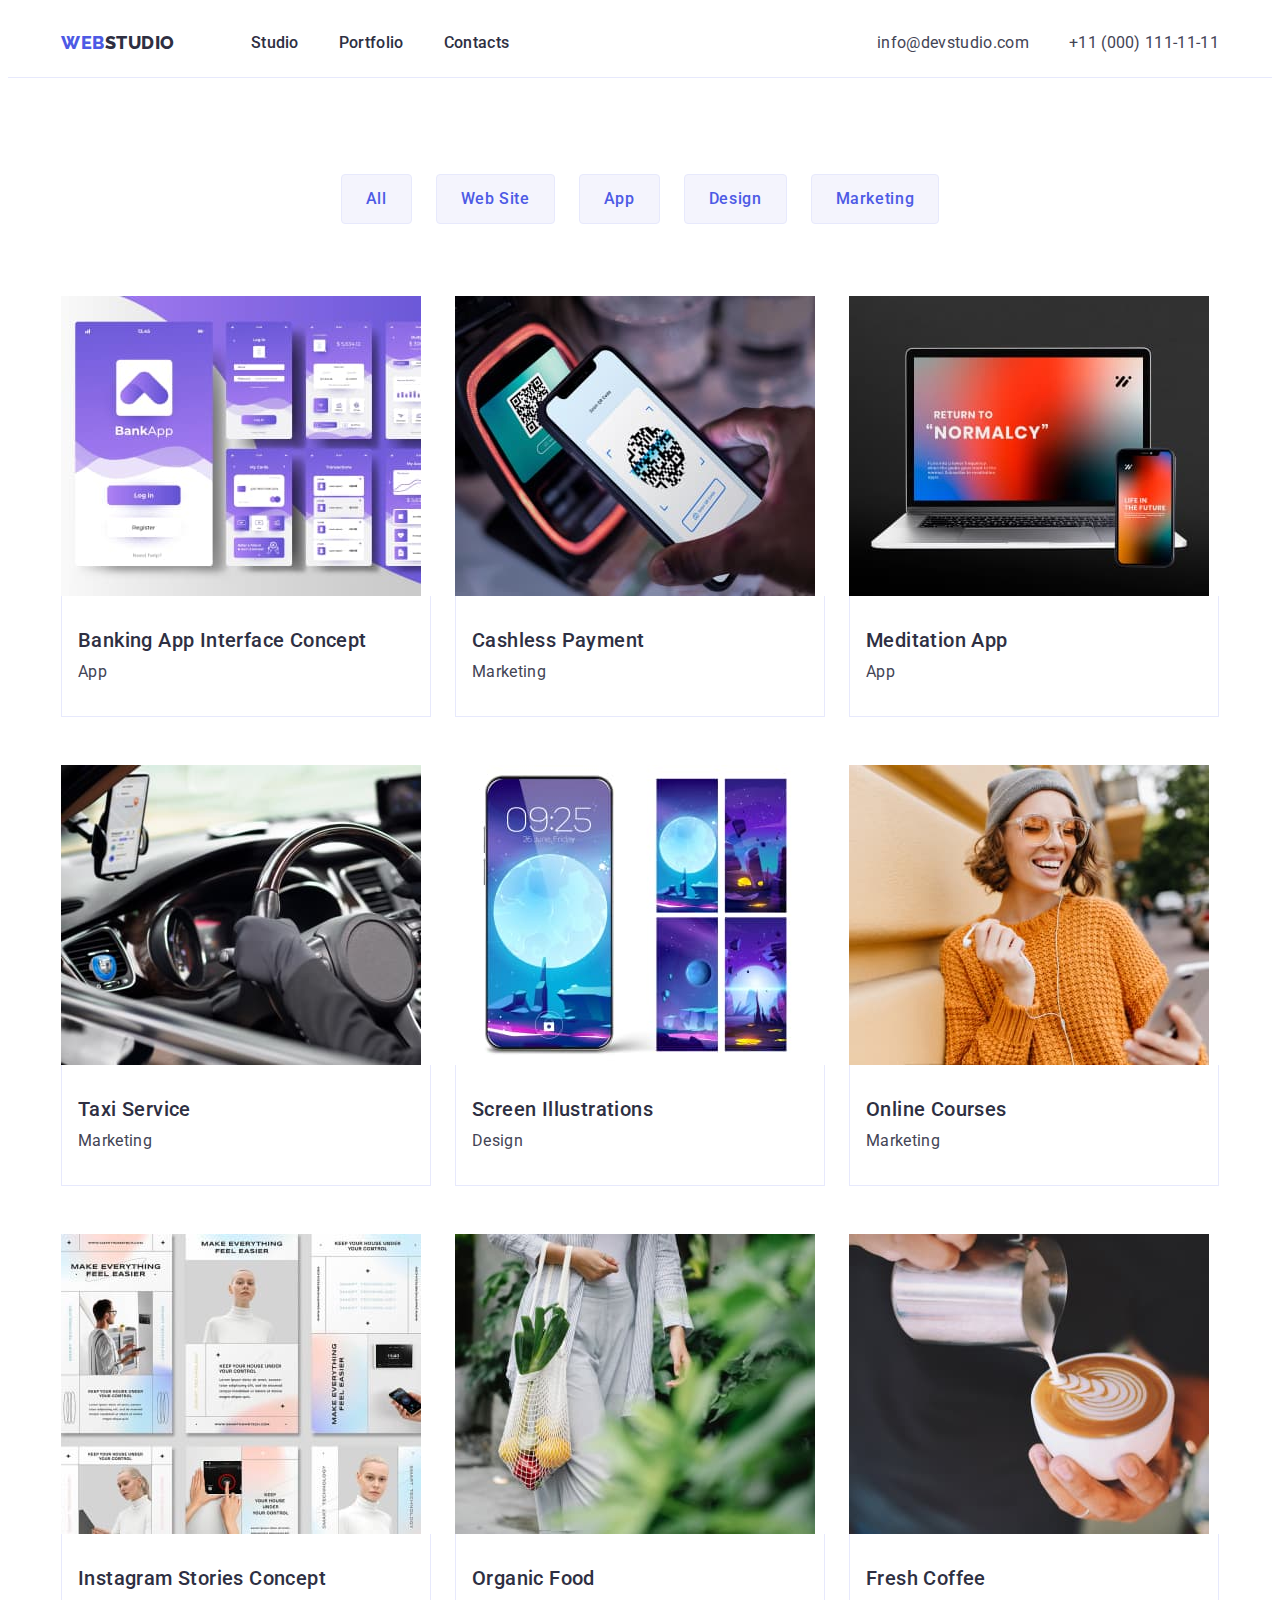
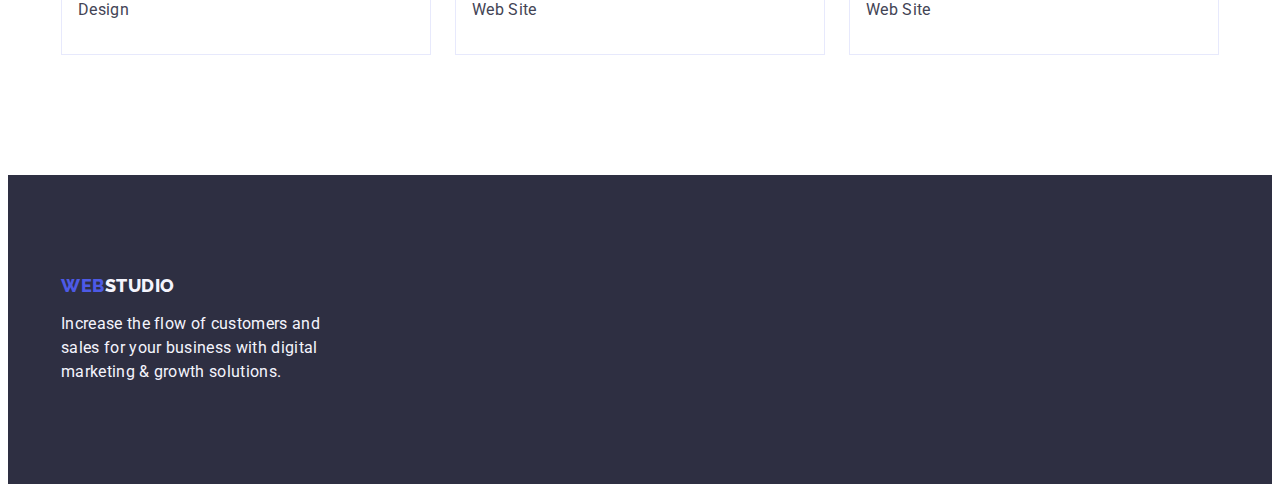
==== portfolio.html @ 70060712 "Home Work 4" ====
<!DOCTYPE html>
<html lang="en">
  <head>
    <meta charset="UTF-8" />
    <meta http-equiv="X-UA-Compatible" content="IE=edge" />
    <meta name="viewport" content="width=device-width, initial-scale=1.0" />
    <link rel="preconnect" href="https://fonts.googleapis.com" />
    <link rel="preconnect" href="https://fonts.gstatic.com" crossorigin />
    <link
      href="https://fonts.googleapis.com/css2?family=Raleway:wght@800&family=Roboto:wght@400;500;700;900&display=swap"
      rel="stylesheet"
    />
    <title>Web Studio</title>
    <link
      rel="stylesheet"
      href="https://cdnjs.cloudflare.com/ajax/libs/modern-normalize/2.0.0/modern-normalize.min.css"
      integrity="sha512-4xo8blKMVCiXpTaLzQSLSw3KFOVPWhm/TRtuPVc4WG6kUgjH6J03IBuG7JZPkcWMxJ5huwaBpOpnwYElP/m6wg=="
      crossorigin="anonymous"
      referrerpolicy="no-referrer"
    />
    <link rel="stylesheet" href="./css/style.css" />
  </head>
  <body>
    <!-- HEADER -->
    <header class="header">
      <div class="container header-container">
        <nav class="header-navigation">
          <a class="header-logo logo link" href="./index.html"
            >Web<span class="logo-color">Studio</span></a
          >
          <ul class="header-menu list">
            <li class="header-menu-item">
              <a class="header-menu-link link" href="./index.html">Studio</a>
            </li>
            <li class="header-menu-item">
              <a class="header-menu-link link" href="./portfolio.html"
                >Portfolio</a
              >
            </li>
            <li class="header-menu-item">
              <a class="header-menu-link link" href="">Contacts</a>
            </li>
          </ul>
        </nav>
        <address class="header-contacts">
          <ul class="header-contacts-list list">
            <li class="header-contacts-list-item">
              <a
                class="header-contacts-link link"
                href="mailto:info@devstudio.com"
                >info@devstudio.com</a
              >
            </li>
            <li class="contacts-list-item">
              <a class="header-contacts-link link" href="tel:+110001111111"
                >+11 (000) 111-11-11</a
              >
            </li>
          </ul>
        </address>
      </div>
    </header>

    <!-- MAIN -->
    <main>
      <!-- SECTION FILTER&RESULT -->
      <section class="filter-and-result">
        <div class="container">
          <h1 class="visually-hidden">Filter</h1>
          <ul class="filter-list list">
            <li class="filter-list-item">
              <button class="filter-button" type="button">All</button>
            </li>
            <li class="filter-list-item">
              <button class="filter-button" type="button">Web Site</button>
            </li>
            <li class="filter-list-item">
              <button class="filter-button" type="button">App</button>
            </li>
            <li class="filter-list-item">
              <button class="filter-button" type="button">Design</button>
            </li>
            <li class="filter-list-item">
              <button class="filter-button" type="button">Marketing</button>
            </li>
          </ul>

          <ul class="result-list list">
            <li class="result-list-item">
              <a class="result-list-link link" href="#"
                ><img
                  src="./images/banking-app-interface.jpg"
                  alt="Banking App Interface"
                  width="360"
                  height="300"
                />
                <div class="description-cards">
                  <h2 class="result-sub-title">
                    Banking App Interface Concept
                  </h2>
                  <p class="result-paragraph">App</p>
                </div>
              </a>
            </li>
            <li class="result-list-item">
              <a class="result-list-link link" href="#"
                ><img
                  src="./images/cashless-payment.jpg"
                  alt="Cashless Payment"
                  width="360"
                  height="300"
                />
                <div class="description-cards">
                  <h2 class="result-sub-title">Cashless Payment</h2>
                  <p class="result-paragraph">Marketing</p>
                </div>
              </a>
            </li>
            <li class="result-list-item">
              <a class="result-list-link link" href="#"
                ><img
                  src="./images/meditation-app.jpg"
                  alt="Meditation App"
                  width="360"
                  height="300"
                />
                <div class="description-cards">
                  <h2 class="result-sub-title">Meditation App</h2>
                  <p class="result-paragraph">App</p>
                </div>
              </a>
            </li>
            <li class="result-list-item">
              <a class="result-list-link link" href="#"
                ><img
                  src="./images/taxi-service.jpg"
                  alt="Taxi Service"
                  width="360"
                  height="300"
                />
                <div class="description-cards">
                  <h2 class="result-sub-title">Taxi Service</h2>
                  <p class="result-paragraph">Marketing</p>
                </div>
              </a>
            </li>
            <li class="result-list-item">
              <a class="result-list-link link" href="#"
                ><img
                  src="./images/screen-illustrations.jpg"
                  alt="Screen Illustrations"
                  width="360"
                  height="300"
                />
                <div class="description-cards">
                  <h2 class="result-sub-title">Screen Illustrations</h2>
                  <p class="result-paragraph">Design</p>
                </div>
              </a>
            </li>
            <li class="result-list-item">
              <a class="result-list-link link" href="#"
                ><img
                  src="./images/online-courses.jpg"
                  alt="Online Courses"
                  width="360"
                  height="300"
                />
                <div class="description-cards">
                  <h2 class="result-sub-title">Online Courses</h2>
                  <p class="result-paragraph">Marketing</p>
                </div>
              </a>
            </li>
            <li class="result-list-item">
              <a class="result-list-link link" href="#"
                ><img
                  src="./images/instargam-stories-concept.jpg"
                  alt="Instargam Stories Concept"
                  width="360"
                  height="300"
                />
                <div class="description-cards">
                  <h2 class="result-sub-title">Instagram Stories Concept</h2>
                  <p class="result-paragraph">Design</p>
                </div>
              </a>
            </li>
            <li class="result-list-item">
              <a class="result-list-link link" href="#">
                <img
                  src="./images/organic-food.jpg"
                  alt="Organic Food"
                  width="360"
                  height="300"
                />
                <div class="description-cards">
                  <h2 class="result-sub-title">Organic Food</h2>
                  <p class="result-paragraph">Web Site</p>
                </div>
              </a>
            </li>
            <li class="result-list-item">
              <a class="result-list-link link" href="#"
                ><img
                  src="./images/fresh-coffee.jpg"
                  alt="Fresh Coffee"
                  width="360"
                  height="300"
                />
                <div class="description-cards">
                  <h2 class="result-sub-title">Fresh Coffee</h2>
                  <p class="result-paragraph">Web Site</p>
                </div>
              </a>
            </li>
          </ul>
        </div>
      </section>
    </main>

    <!-- FOOTER -->
    <footer class="footer">
      <div class="container">
        <a class="footer-logo logo link" href="./index.html"
          >Web<span class="footer-logo-color">Studio</span></a
        >
        <p class="footer-paragraph">
          Increase the flow of customers and sales for your business with
          digital marketing & growth solutions.
        </p>
      </div>
    </footer>
  </body>
</html>
---- css/style.css ----
/* -- GLOBAL RESET -- */

p,
h1,
h2,
h3,
h4,
h5,
h6 {
  margin-top: 0;
  margin-bottom: 0;
}

a {
  text-decoration: none;
}

ul {
  list-style-type: none;
  margin-top: 0;
  margin-bottom: 0;
  padding-left: 0;
}

img {
  display: block;
  max-width: 100%;
  height: auto;
}

.visually-hidden {
  position: absolute;
  width: 1px;
  height: 1px;
  margin: -1px;
  border: 0;
  padding: 0;
  white-space: nowrap;
  clip-path: inset(100%);
  clip: rect(0 0 0 0);
  overflow: hidden;
}

/* -- GLOBAL STYLE -- */

body {
  font-family: 'Roboto', sans-serif;
  color: var(--text);
  background-color: var(--white-background);
}

.link {
  text-decoration: none;
}

.list {
  list-style-type: none;
}

.logo {
  font-family: 'Raleway', sans-serif;
  font-weight: 800;
  font-size: 18px;
  line-height: 1.17;
  letter-spacing: 0.03em;
  text-transform: uppercase;
  color: var(--primary-brand);
}

:root {
  --primary-brand: #4d5ae5;
  --text: #434455;
  --white-background: #ffffff;
  --hero-background: #2e2f42;
  --pressed-state: #404bbf;
  --light: #f4f4fd;
  --transition: 250ms cubic-bezier(0.4, 0, 0.2, 1);
}

/* -- INDEX STYLE PAGE -- */
/* -- HEADER -- */

.header {
  border-bottom: 1px solid #e7e9fc;
}

.container {
  max-width: 1158px;
  padding-left: 15px;
  padding-right: 15px;
  margin: 0 auto;
}

.header-container {
  display: flex;
  align-items: center;
}

.header-navigation {
  display: flex;
  align-items: center;
  flex-grow: 1;
}

.header-logo {
  padding: 24px 0;
  margin-right: 76px;
}

.logo-color {
  color: var(--hero-background);
}

.header-menu {
  display: flex;
}

.header-menu-item:not(:last-child),
.header-contacts-list-item:not(:last-child) {
  margin-right: 40px;
}

.header-menu-link {
  font-weight: 500;
  line-height: 1.5;
  letter-spacing: 0.02em;
  padding: 24px 0;
  color: var(--hero-background);
  transition: color var(--transition);
}

.header-menu-link:hover,
.header-menu-link:focus {
  color: var(--pressed-state);
}

.header-contacts {
  font-style: normal;
  line-height: 1.5;
  letter-spacing: 0.02em;
  color: var(--text);
}

.header-contacts-list {
  display: flex;
}

.header-contacts-link {
  padding: 24px 0;
  color: var(--text);
  transition: color var(--transition);
}

.header-contacts-link:hover,
.header-contacts-link:focus {
  color: var(--pressed-state);
}

/* -- MAIN -- */
/* -- SECTION HERO`S -- */

.heros-container {
  padding-top: 188px;
  padding-bottom: 188px;
  background-color: var(--hero-background);
  background-image: linear-gradient(
      rgba(46, 47, 66, 0.7),
      rgba(46, 47, 66, 0.7)
    ),
    url(../images/bg-hero.jpg);
  background-repeat: no-repeat;
  background-position: center;
  background-size: cover;
}

.heros-title {
  max-width: 496px;
  font-size: 56px;
  line-height: 1.07;
  letter-spacing: 0.02em;
  color: var(--white-background);
  text-align: center;
  margin-left: auto;
  margin-right: auto;
  margin-bottom: 48px;
}

.heros-button {
  min-width: 169px;
  display: block;
  margin: 0 auto;
  padding: 16px 32px;
  font-family: inherit;
  font-size: 16px;
  font-weight: 500;
  line-height: 1.5;
  letter-spacing: 0.04em;
  color: var(--white-background);
  background-color: var(--primary-brand);
  cursor: pointer;
  border: none;
  border-radius: 4px;
  transition: color var(--transition);
}

.heros-button:hover,
.heros-button:focus {
  background-color: var(--pressed-state);
  color: var(--white-background);
}

/* -- SECTION DIGNYTY -- */

.dignity {
  padding-top: 120px;
  padding-bottom: 120px;
}
.dignity-list {
  display: flex;
  gap: 24px;
}

.dignity-list-item {
  width: calc((100% - (24px * 3)) / 4);
}

.dignity-list-icon {
  width: 100%;
  background-color: var(--light);
  padding: 24px 100px;
  border-radius: 4px;
  margin-bottom: 8px;
}

.dignity-sub-title {
  font-weight: 500;
  font-size: 20px;
  line-height: 1.2;
  letter-spacing: 0.02em;
  color: var(--hero-background);
  margin-bottom: 8px;
}

.dignity-item-paragraph {
  line-height: 1.5;
  letter-spacing: 0.02em;
  color: var(--text);
}

/* -- SECTION DOING -- */

.doing {
  padding-bottom: 120px;
}

.doing-title {
  margin: 0 auto;
  margin-bottom: 72px;
  font-size: 36px;
  line-height: 1.11;
  letter-spacing: 0.02em;
  text-transform: capitalize;
  color: var(--hero-background);
  text-align: center;
}

.doing-list {
  display: flex;
  gap: 24px;
}

.doing-list-item {
  width: calc((100% - (24px * 2)) / 3);
}

/* -- SECTION TEAM -- */

.team {
  background-color: var(--light);
  padding-top: 120px;
  padding-bottom: 120px;
}

.team-title {
  font-size: 36px;
  margin-bottom: 72px;
  line-height: 1.11;
  letter-spacing: 0.02em;
  text-transform: capitalize;
  color: var(--hero-background);
  text-align: center;
}

.team-list {
  display: flex;
  gap: 24px;
}

.team-list-item {
  width: calc((100% - (24px * 3)) / 4);
  border-radius: 0px 0px 4px 4px;
}

.team-description {
  padding: 32px 16px;
}

.team-sub-title {
  font-weight: 500;
  font-size: 20px;
  line-height: 1.2;
  letter-spacing: 0.02em;
  color: var(--hero-background);
  text-align: center;
  margin-bottom: 8px;
}

.team-paragraph {
  margin-bottom: 8px;
}

.team-social-item {
  display: flex;
  align-items: center;
  justify-content: center;
  gap: 24px;
}

.team-social-link {
  display: flex;
  align-items: center;
  justify-content: center;
  width: 40px;
  height: 40px;
  background-color: var(--primary-brand);
  border-radius: 50%;
  transition: color var(--transition);
}

.team-social-link:hover,
.team-social-link:focus {
  background-color: var(--pressed-state);
}

.team-social-icon {
  fill: var(--light);
}

.team-list-item {
  background-color: var(--white-background);
}

.team-paragraph {
  line-height: 1.5;
  letter-spacing: 0.02em;
  color: var(--text);
  text-align: center;
}

/* -- SECTION CUSTOMERS -- */

.customers {
  padding-top: 120px;
  padding-bottom: 120px;
}

.customers-title {
  font-size: 36px;
  line-height: 1.11;
  letter-spacing: 0.02em;
  text-align: center;
  margin-bottom: 72px;
}

.customers-list {
  display: flex;
  gap: 24px;
}

.customers-list-item {
  display: flex;
  justify-content: center;
  border: 1px solid #8e8f99;
  border-radius: 4px;
  width: calc((100% - (5 * 24px)) / 6);
}

.customers-list-item:hover,
.customers-list-item:focus {
  border: 1px solid var(--pressed-state);
  border-radius: 4px;
}

.customers-item-link {
  padding: 16px 32px;
}
.customers-link-icon {
  fill: #8e8f99;
}

.customers-item-link:hover .customers-link-icon {
  fill: var(--pressed-state);
}

/* -- FOOTER -- */

.footer {
  background-color: var(--hero-background);
  padding: 100px 0px;
}

.foote-container {
  display: flex;
  gap: 120px;
}

.footer-logo {
  display: inline-block;
  margin-bottom: 16px;
}

.footer-logo-color {
  color: var(--light);
}

.footer-paragraph {
  max-width: 264px;
  color: var(--light);
  line-height: 1.5;
  letter-spacing: 0.02em;
}

.footer-social-paragraph {
  color: var(--white-background);
  font-weight: 500;
  line-height: 24px;
  letter-spacing: 0.02em;
  margin-bottom: 16px;
}

.footer-social-list {
  display: flex;
  gap: 16px;
}

.footer-social-link {
  display: flex;
  justify-content: center;
  align-items: center;
  width: 40px;
  height: 40px;
  background-color: var(--primary-brand);
  border-radius: 50%;
}

.footer-social-link:hover,
.footer-social-link:focus {
  background-color: #31d0aa;
}

.footer-social-icon {
  fill: var(--light);
}

/* -- PORTFOLIO STYLE PAGE -- */
/* -- MAIN -- */
/* -- SECTION FILTER&RESULT -- */

.filter-and-result {
  padding-top: 96px;
  padding-bottom: 120px;
}

.filter-list {
  display: flex;
  justify-content: center;
  gap: 24px;
  margin-bottom: 72px;
}

.filter-button {
  padding: 12px 24px;
  border: 1px solid #e7e9fc;
  border-radius: 4px;
}

.result-list {
  display: flex;
  flex-wrap: wrap;
  gap: 48px 24px;
}

.result-list-item {
  width: calc((100% - (24px * 2)) / 3);
}

.description-cards {
  padding: 32px 16px;
  border: 1px solid #e7e9fc;
  border-top: none;
}

.result-sub-title {
  margin-bottom: 8px;
}

.filter-button {
  font-family: inherit;
  font-size: 16px;
  font-weight: 500;
  line-height: 1.5;
  letter-spacing: 0.04em;
  color: var(--primary-brand);
  background-color: var(--light);
  cursor: pointer;
  transition: color var(--transition);
}

.filter-button:hover,
.filter-button:focus {
  border: 1px solid transparent;
  color: var(--white-background);
  background-color: var(--pressed-state);
}

.result-sub-title {
  font-weight: 500;
  font-size: 20px;
  line-height: 1.2;
  letter-spacing: 0.02em;
  color: var(--hero-background);
}

.result-paragraph {
  line-height: 1.5;
  letter-spacing: 0.02em;
  color: var(--text);
}
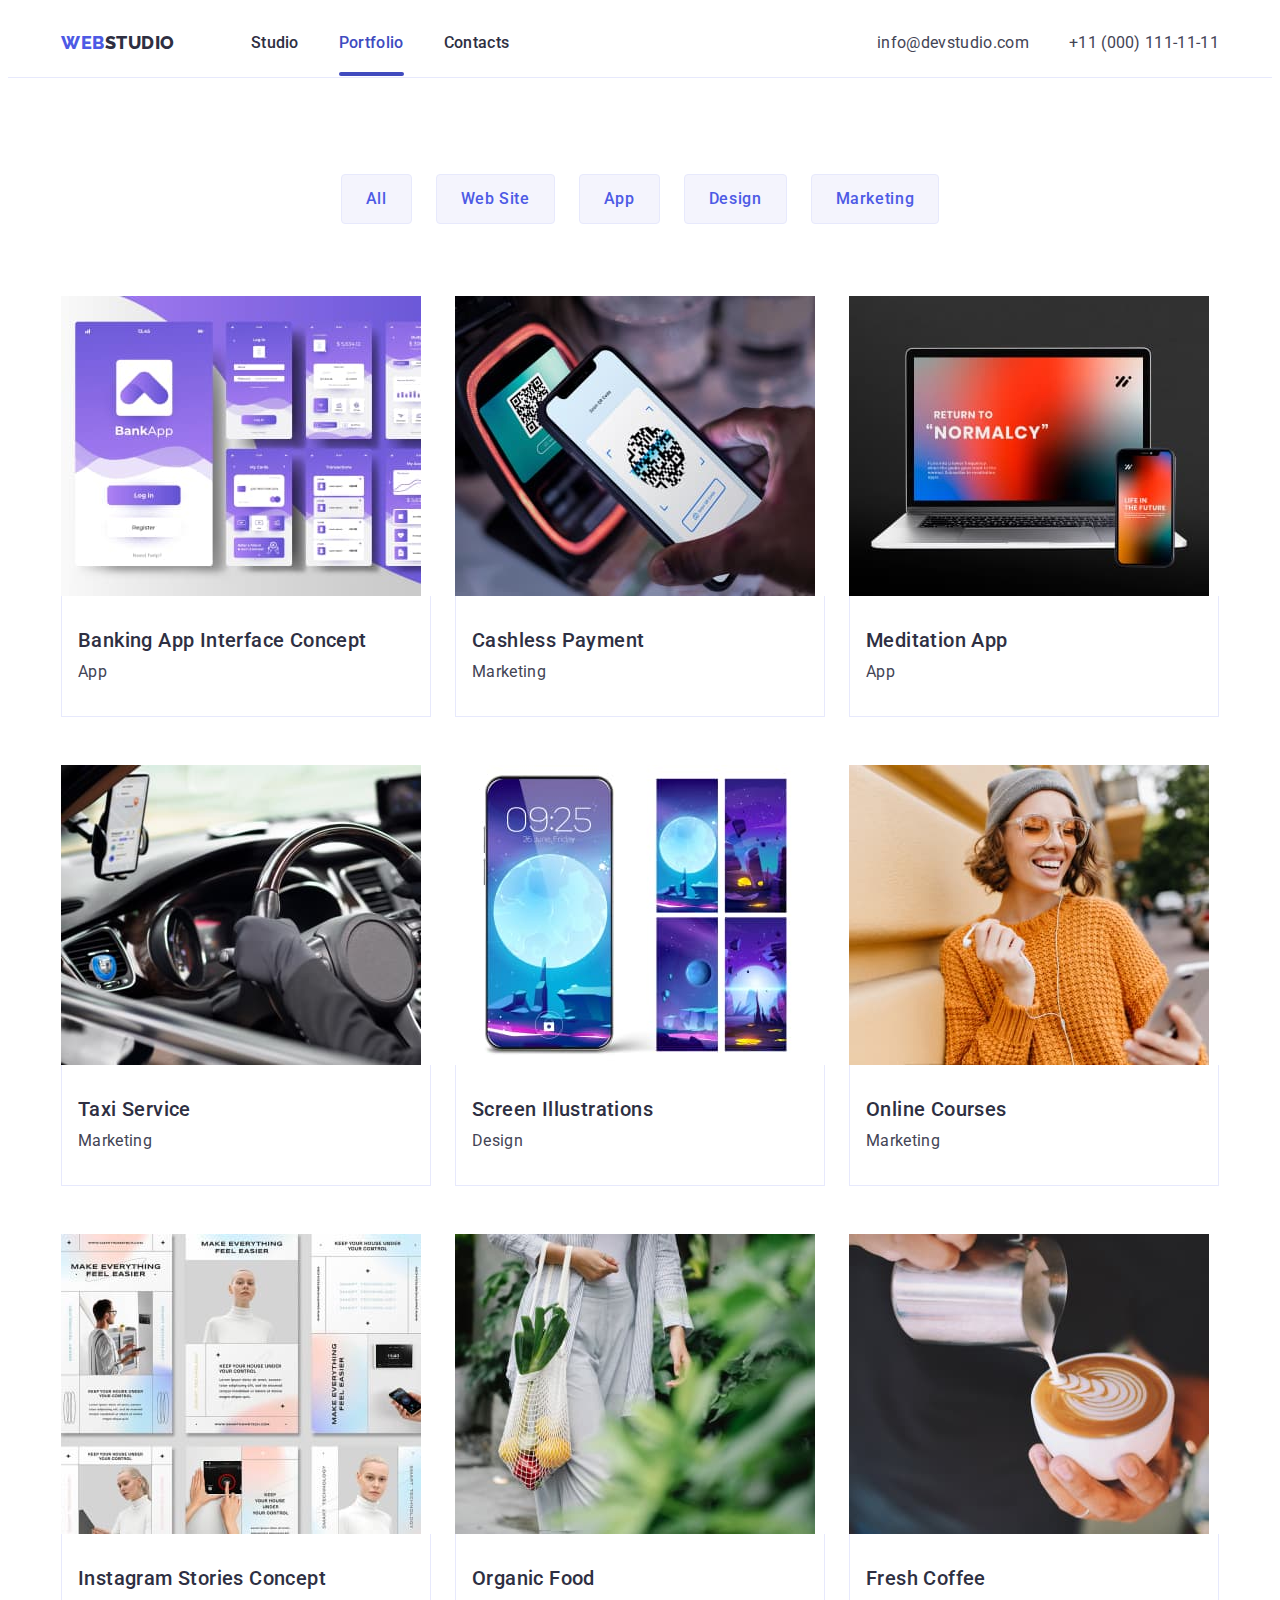
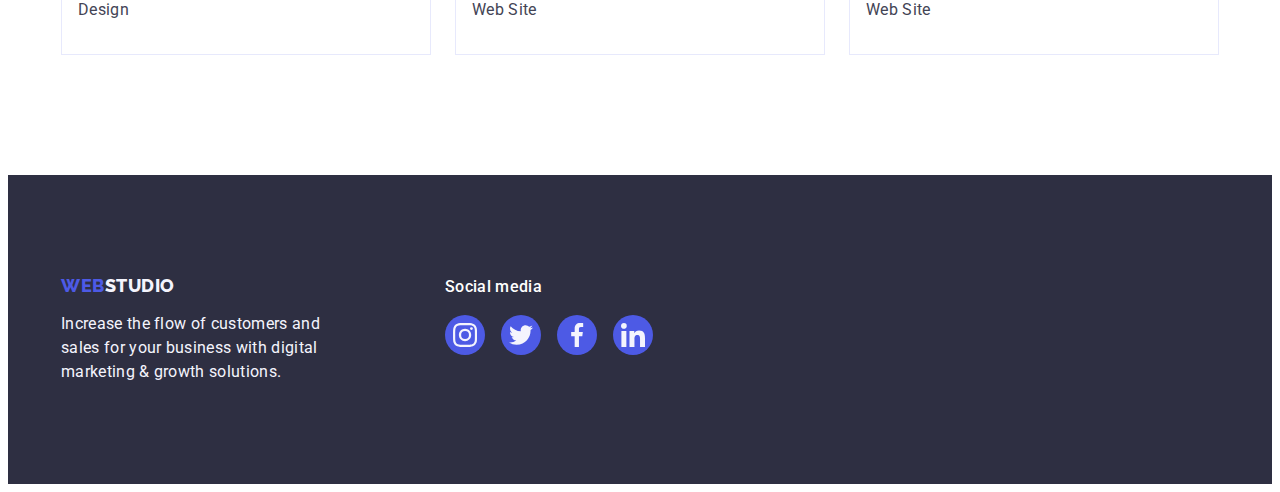
==== commit 6abce772: "Home Work 4" ====
--- a/portfolio.html
+++ b/portfolio.html
@@ -1,235 +1,287 @@
 <!DOCTYPE html>
 <html lang="en">
-  <head>
-    <meta charset="UTF-8" />
-    <meta http-equiv="X-UA-Compatible" content="IE=edge" />
-    <meta name="viewport" content="width=device-width, initial-scale=1.0" />
-    <link rel="preconnect" href="https://fonts.googleapis.com" />
-    <link rel="preconnect" href="https://fonts.gstatic.com" crossorigin />
-    <link
-      href="https://fonts.googleapis.com/css2?family=Raleway:wght@800&family=Roboto:wght@400;500;700;900&display=swap"
-      rel="stylesheet"
-    />
-    <title>Web Studio</title>
-    <link
-      rel="stylesheet"
-      href="https://cdnjs.cloudflare.com/ajax/libs/modern-normalize/2.0.0/modern-normalize.min.css"
-      integrity="sha512-4xo8blKMVCiXpTaLzQSLSw3KFOVPWhm/TRtuPVc4WG6kUgjH6J03IBuG7JZPkcWMxJ5huwaBpOpnwYElP/m6wg=="
-      crossorigin="anonymous"
-      referrerpolicy="no-referrer"
-    />
-    <link rel="stylesheet" href="./css/style.css" />
-  </head>
-  <body>
-    <!-- HEADER -->
-    <header class="header">
-      <div class="container header-container">
-        <nav class="header-navigation">
-          <a class="header-logo logo link" href="./index.html"
-            >Web<span class="logo-color">Studio</span></a
-          >
-          <ul class="header-menu list">
-            <li class="header-menu-item">
-              <a class="header-menu-link link" href="./index.html">Studio</a>
-            </li>
-            <li class="header-menu-item">
-              <a class="header-menu-link link" href="./portfolio.html"
-                >Portfolio</a
-              >
-            </li>
-            <li class="header-menu-item">
-              <a class="header-menu-link link" href="">Contacts</a>
-            </li>
-          </ul>
-        </nav>
-        <address class="header-contacts">
-          <ul class="header-contacts-list list">
-            <li class="header-contacts-list-item">
-              <a
-                class="header-contacts-link link"
-                href="mailto:info@devstudio.com"
-                >info@devstudio.com</a
-              >
-            </li>
-            <li class="contacts-list-item">
-              <a class="header-contacts-link link" href="tel:+110001111111"
-                >+11 (000) 111-11-11</a
-              >
-            </li>
-          </ul>
-        </address>
-      </div>
-    </header>
+	<head>
+		<meta charset="UTF-8" />
+		<meta http-equiv="X-UA-Compatible" content="IE=edge" />
+		<meta name="viewport" content="width=device-width, initial-scale=1.0" />
+		<link rel="preconnect" href="https://fonts.googleapis.com" />
+		<link rel="preconnect" href="https://fonts.gstatic.com" crossorigin />
+		<link
+			href="https://fonts.googleapis.com/css2?family=Raleway:wght@800&family=Roboto:wght@400;500;700;900&display=swap"
+			rel="stylesheet"
+		/>
+		<title>Web Studio</title>
+		<link
+			rel="stylesheet"
+			href="https://cdnjs.cloudflare.com/ajax/libs/modern-normalize/2.0.0/modern-normalize.min.css"
+			integrity="sha512-4xo8blKMVCiXpTaLzQSLSw3KFOVPWhm/TRtuPVc4WG6kUgjH6J03IBuG7JZPkcWMxJ5huwaBpOpnwYElP/m6wg=="
+			crossorigin="anonymous"
+			referrerpolicy="no-referrer"
+		/>
+		<link rel="stylesheet" href="./css/style.css" />
+	</head>
+	<body>
+		<!-- HEADER -->
+		<header class="header">
+			<div class="container header-container">
+				<nav class="header-navigation">
+					<a class="header-logo logo link" href="./index.html">Web<span class="logo-color">Studio</span></a>
+					<ul class="header-menu list">
+						<li class="header-menu-item">
+							<a class="header-menu-link link" href="./index.html">Studio</a>
+						</li>
+						<li class="header-menu-item">
+							<a class="header-menu-link link current-line" href="./portfolio.html">Portfolio</a>
+						</li>
+						<li class="header-menu-item">
+							<a class="header-menu-link link" href="">Contacts</a>
+						</li>
+					</ul>
+				</nav>
+				<address class="header-contacts">
+					<ul class="header-contacts-list list">
+						<li class="header-contacts-list-item">
+							<a class="header-contacts-link link" href="mailto:info@devstudio.com">info@devstudio.com</a>
+						</li>
+						<li class="contacts-list-item">
+							<a class="header-contacts-link link" href="tel:+110001111111">+11 (000) 111-11-11</a>
+						</li>
+					</ul>
+				</address>
+			</div>
+		</header>
 
-    <!-- MAIN -->
-    <main>
-      <!-- SECTION FILTER&RESULT -->
-      <section class="filter-and-result">
-        <div class="container">
-          <h1 class="visually-hidden">Filter</h1>
-          <ul class="filter-list list">
-            <li class="filter-list-item">
-              <button class="filter-button" type="button">All</button>
-            </li>
-            <li class="filter-list-item">
-              <button class="filter-button" type="button">Web Site</button>
-            </li>
-            <li class="filter-list-item">
-              <button class="filter-button" type="button">App</button>
-            </li>
-            <li class="filter-list-item">
-              <button class="filter-button" type="button">Design</button>
-            </li>
-            <li class="filter-list-item">
-              <button class="filter-button" type="button">Marketing</button>
-            </li>
-          </ul>
+		<!-- MAIN -->
+		<main>
+			<!-- SECTION FILTER&RESULT -->
+			<section class="filter-and-result">
+				<div class="container">
+					<h1 class="visually-hidden">Filter</h1>
+					<ul class="filter-list list">
+						<li class="filter-list-item">
+							<button class="filter-button" type="button">All</button>
+						</li>
+						<li class="filter-list-item">
+							<button class="filter-button" type="button">Web Site</button>
+						</li>
+						<li class="filter-list-item">
+							<button class="filter-button" type="button">App</button>
+						</li>
+						<li class="filter-list-item">
+							<button class="filter-button" type="button">Design</button>
+						</li>
+						<li class="filter-list-item">
+							<button class="filter-button" type="button">Marketing</button>
+						</li>
+					</ul>
 
-          <ul class="result-list list">
-            <li class="result-list-item">
-              <a class="result-list-link link" href="#"
-                ><img
-                  src="./images/banking-app-interface.jpg"
-                  alt="Banking App Interface"
-                  width="360"
-                  height="300"
-                />
-                <div class="description-cards">
-                  <h2 class="result-sub-title">
-                    Banking App Interface Concept
-                  </h2>
-                  <p class="result-paragraph">App</p>
-                </div>
-              </a>
-            </li>
-            <li class="result-list-item">
-              <a class="result-list-link link" href="#"
-                ><img
-                  src="./images/cashless-payment.jpg"
-                  alt="Cashless Payment"
-                  width="360"
-                  height="300"
-                />
-                <div class="description-cards">
-                  <h2 class="result-sub-title">Cashless Payment</h2>
-                  <p class="result-paragraph">Marketing</p>
-                </div>
-              </a>
-            </li>
-            <li class="result-list-item">
-              <a class="result-list-link link" href="#"
-                ><img
-                  src="./images/meditation-app.jpg"
-                  alt="Meditation App"
-                  width="360"
-                  height="300"
-                />
-                <div class="description-cards">
-                  <h2 class="result-sub-title">Meditation App</h2>
-                  <p class="result-paragraph">App</p>
-                </div>
-              </a>
-            </li>
-            <li class="result-list-item">
-              <a class="result-list-link link" href="#"
-                ><img
-                  src="./images/taxi-service.jpg"
-                  alt="Taxi Service"
-                  width="360"
-                  height="300"
-                />
-                <div class="description-cards">
-                  <h2 class="result-sub-title">Taxi Service</h2>
-                  <p class="result-paragraph">Marketing</p>
-                </div>
-              </a>
-            </li>
-            <li class="result-list-item">
-              <a class="result-list-link link" href="#"
-                ><img
-                  src="./images/screen-illustrations.jpg"
-                  alt="Screen Illustrations"
-                  width="360"
-                  height="300"
-                />
-                <div class="description-cards">
-                  <h2 class="result-sub-title">Screen Illustrations</h2>
-                  <p class="result-paragraph">Design</p>
-                </div>
-              </a>
-            </li>
-            <li class="result-list-item">
-              <a class="result-list-link link" href="#"
-                ><img
-                  src="./images/online-courses.jpg"
-                  alt="Online Courses"
-                  width="360"
-                  height="300"
-                />
-                <div class="description-cards">
-                  <h2 class="result-sub-title">Online Courses</h2>
-                  <p class="result-paragraph">Marketing</p>
-                </div>
-              </a>
-            </li>
-            <li class="result-list-item">
-              <a class="result-list-link link" href="#"
-                ><img
-                  src="./images/instargam-stories-concept.jpg"
-                  alt="Instargam Stories Concept"
-                  width="360"
-                  height="300"
-                />
-                <div class="description-cards">
-                  <h2 class="result-sub-title">Instagram Stories Concept</h2>
-                  <p class="result-paragraph">Design</p>
-                </div>
-              </a>
-            </li>
-            <li class="result-list-item">
-              <a class="result-list-link link" href="#">
-                <img
-                  src="./images/organic-food.jpg"
-                  alt="Organic Food"
-                  width="360"
-                  height="300"
-                />
-                <div class="description-cards">
-                  <h2 class="result-sub-title">Organic Food</h2>
-                  <p class="result-paragraph">Web Site</p>
-                </div>
-              </a>
-            </li>
-            <li class="result-list-item">
-              <a class="result-list-link link" href="#"
-                ><img
-                  src="./images/fresh-coffee.jpg"
-                  alt="Fresh Coffee"
-                  width="360"
-                  height="300"
-                />
-                <div class="description-cards">
-                  <h2 class="result-sub-title">Fresh Coffee</h2>
-                  <p class="result-paragraph">Web Site</p>
-                </div>
-              </a>
-            </li>
-          </ul>
-        </div>
-      </section>
-    </main>
+					<ul class="result-list list">
+						<li class="result-list-item">
+							<a class="result-list-link link" href="#">
+								<div class="result-list-cover-box">
+									<img src="./images/banking-app-interface.jpg" alt="Banking App Interface" width="360" height="300" />
+									<div class="result-list-cover">
+										<p class="result-list-cover-text"
+											>14 Stylish and User-Friendly App Design Concepts · Task Manager App · Calorie Tracker App ·
+											Exotic Fruit Ecommerce App · Cloud Storage App</p
+										>
+									</div>
+								</div>
+								<div class="description-cards">
+									<h2 class="result-sub-title"> Banking App Interface Concept </h2>
+									<p class="result-paragraph">App</p>
+								</div>
+							</a>
+						</li>
+						<li class="result-list-item">
+							<a class="result-list-link link" href="#"
+								><div class="result-list-cover-box">
+									<img src="./images/cashless-payment.jpg" alt="Cashless Payment" width="360" height="300" />
+									<div class="result-list-cover">
+										<p class="result-list-cover-text"
+											>14 Stylish and User-Friendly App Design Concepts · Task Manager App · Calorie Tracker App ·
+											Exotic Fruit Ecommerce App · Cloud Storage App</p
+										>
+									</div>
+								</div>
+								<div class="description-cards">
+									<h2 class="result-sub-title">Cashless Payment</h2>
+									<p class="result-paragraph">Marketing</p>
+								</div>
+							</a>
+						</li>
+						<li class="result-list-item">
+							<a class="result-list-link link" href="#"
+								><div class="result-list-cover-box">
+									<img src="./images/meditation-app.jpg" alt="Meditation App" width="360" height="300" />
+									<div class="result-list-cover">
+										<p class="result-list-cover-text"
+											>14 Stylish and User-Friendly App Design Concepts · Task Manager App · Calorie Tracker App ·
+											Exotic Fruit Ecommerce App · Cloud Storage App</p
+										>
+									</div>
+								</div>
+								<div class="description-cards">
+									<h2 class="result-sub-title">Meditation App</h2>
+									<p class="result-paragraph">App</p>
+								</div>
+							</a>
+						</li>
+						<li class="result-list-item">
+							<a class="result-list-link link" href="#"
+								><div class="result-list-cover-box">
+									<img src="./images/taxi-service.jpg" alt="Taxi Service" width="360" height="300" />
+									<div class="result-list-cover">
+										<p class="result-list-cover-text"
+											>14 Stylish and User-Friendly App Design Concepts · Task Manager App · Calorie Tracker App ·
+											Exotic Fruit Ecommerce App · Cloud Storage App</p
+										>
+									</div>
+								</div>
+								<div class="description-cards">
+									<h2 class="result-sub-title">Taxi Service</h2>
+									<p class="result-paragraph">Marketing</p>
+								</div>
+							</a>
+						</li>
+						<li class="result-list-item">
+							<a class="result-list-link link" href="#"
+								><div class="result-list-cover-box">
+									<img src="./images/screen-illustrations.jpg" alt="Screen Illustrations" width="360" height="300" />
+									<div class="result-list-cover">
+										<p class="result-list-cover-text"
+											>14 Stylish and User-Friendly App Design Concepts · Task Manager App · Calorie Tracker App ·
+											Exotic Fruit Ecommerce App · Cloud Storage App</p
+										>
+									</div>
+								</div>
+								<div class="description-cards">
+									<h2 class="result-sub-title">Screen Illustrations</h2>
+									<p class="result-paragraph">Design</p>
+								</div>
+							</a>
+						</li>
+						<li class="result-list-item">
+							<a class="result-list-link link" href="#"
+								><div class="result-list-cover-box">
+									<img src="./images/online-courses.jpg" alt="Online Courses" width="360" height="300" />
+									<div class="result-list-cover">
+										<p class="result-list-cover-text"
+											>14 Stylish and User-Friendly App Design Concepts · Task Manager App · Calorie Tracker App ·
+											Exotic Fruit Ecommerce App · Cloud Storage App</p
+										>
+									</div>
+								</div>
+								<div class="description-cards">
+									<h2 class="result-sub-title">Online Courses</h2>
+									<p class="result-paragraph">Marketing</p>
+								</div>
+							</a>
+						</li>
+						<li class="result-list-item">
+							<a class="result-list-link link" href="#"
+								><div class="result-list-cover-box">
+									<img
+										src="./images/instargam-stories-concept.jpg"
+										alt="Instargam Stories Concept"
+										width="360"
+										height="300"
+									/>
+									<div class="result-list-cover">
+										<p class="result-list-cover-text"
+											>14 Stylish and User-Friendly App Design Concepts · Task Manager App · Calorie Tracker App ·
+											Exotic Fruit Ecommerce App · Cloud Storage App</p
+										>
+									</div>
+								</div>
+								<div class="description-cards">
+									<h2 class="result-sub-title">Instagram Stories Concept</h2>
+									<p class="result-paragraph">Design</p>
+								</div>
+							</a>
+						</li>
+						<li class="result-list-item">
+							<a class="result-list-link link" href="#">
+								<div class="result-list-cover-box">
+									<img src="./images/organic-food.jpg" alt="Organic Food" width="360" height="300" />
+									<div class="result-list-cover">
+										<p class="result-list-cover-text"
+											>14 Stylish and User-Friendly App Design Concepts · Task Manager App · Calorie Tracker App ·
+											Exotic Fruit Ecommerce App · Cloud Storage App</p
+										>
+									</div>
+								</div>
+								<div class="description-cards">
+									<h2 class="result-sub-title">Organic Food</h2>
+									<p class="result-paragraph">Web Site</p>
+								</div>
+							</a>
+						</li>
+						<li class="result-list-item">
+							<a class="result-list-link link" href="#"
+								><div class="result-list-cover-box">
+									<img src="./images/fresh-coffee.jpg" alt="Fresh Coffee" width="360" height="300" />
+									<div class="result-list-cover">
+										<p class="result-list-cover-text"
+											>14 Stylish and User-Friendly App Design Concepts · Task Manager App · Calorie Tracker App ·
+											Exotic Fruit Ecommerce App · Cloud Storage App</p
+										>
+									</div>
+								</div>
+								<div class="description-cards">
+									<h2 class="result-sub-title">Fresh Coffee</h2>
+									<p class="result-paragraph">Web Site</p>
+								</div>
+							</a>
+						</li>
+					</ul>
+				</div>
+			</section>
+		</main>
 
-    <!-- FOOTER -->
-    <footer class="footer">
-      <div class="container">
-        <a class="footer-logo logo link" href="./index.html"
-          >Web<span class="footer-logo-color">Studio</span></a
-        >
-        <p class="footer-paragraph">
-          Increase the flow of customers and sales for your business with
-          digital marketing & growth solutions.
-        </p>
-      </div>
-    </footer>
-  </body>
+		<!-- FOOTER -->
+		<footer class="footer">
+			<div class="container foote-container">
+				<div class="footer-content">
+					<a class="footer-logo logo link" href="./index.html">Web<span class="footer-logo-color">Studio</span></a>
+					<p class="footer-paragraph">
+						Increase the flow of customers and sales for your business with digital marketing & growth solutions.
+					</p>
+				</div>
+				<div class="footer-social">
+					<p class="footer-social-paragraph">Social media</p>
+					<ul class="footer-social-list">
+						<li class="footer-social-item">
+							<a class="footer-social-link" href="">
+								<svg class="footer-social-icon" width="24" height="24">
+									<use href="./images/icons.svg#icon-instagram"></use>
+								</svg>
+							</a>
+						</li>
+						<li class="footer-social-item">
+							<a class="footer-social-link" href="">
+								<svg class="footer-social-icon" width="24" height="24">
+									<use href="./images/icons.svg#icon-twitter"></use>
+								</svg>
+							</a>
+						</li>
+						<li class="footer-social-item">
+							<a class="footer-social-link" href="">
+								<svg class="footer-social-icon" width="24" height="24">
+									<use href="./images/icons.svg#icon-facebook"></use>
+								</svg>
+							</a>
+						</li>
+						<li class="footer-social-item">
+							<a class="footer-social-link" href="">
+								<svg class="footer-social-icon" width="24" height="24">
+									<use href="./images/icons.svg#icon-linkedin"></use>
+								</svg>
+							</a>
+						</li>
+					</ul>
+				</div>
+			</div>
+		</footer>
+	</body>
 </html>
--- a/css/style.css
+++ b/css/style.css
@@ -7,459 +7,503 @@
 h4,
 h5,
 h6 {
-  margin-top: 0;
-  margin-bottom: 0;
+	margin-top: 0;
+	margin-bottom: 0;
 }
 
 a {
-  text-decoration: none;
+	text-decoration: none;
 }
 
 ul {
-  list-style-type: none;
-  margin-top: 0;
-  margin-bottom: 0;
-  padding-left: 0;
+	list-style-type: none;
+	margin-top: 0;
+	margin-bottom: 0;
+	padding-left: 0;
 }
 
 img {
-  display: block;
-  max-width: 100%;
-  height: auto;
+	display: block;
+	max-width: 100%;
+	height: auto;
 }
 
 .visually-hidden {
-  position: absolute;
-  width: 1px;
-  height: 1px;
-  margin: -1px;
-  border: 0;
-  padding: 0;
-  white-space: nowrap;
-  clip-path: inset(100%);
-  clip: rect(0 0 0 0);
-  overflow: hidden;
+	position: absolute;
+	width: 1px;
+	height: 1px;
+	margin: -1px;
+	border: 0;
+	padding: 0;
+	white-space: nowrap;
+	clip-path: inset(100%);
+	clip: rect(0 0 0 0);
+	overflow: hidden;
 }
 
 /* -- GLOBAL STYLE -- */
 
 body {
-  font-family: 'Roboto', sans-serif;
-  color: var(--text);
-  background-color: var(--white-background);
+	font-family: "Roboto", sans-serif;
+	color: var(--text);
+	background-color: var(--white-background);
 }
 
 .link {
-  text-decoration: none;
+	text-decoration: none;
 }
 
 .list {
-  list-style-type: none;
+	list-style-type: none;
 }
 
 .logo {
-  font-family: 'Raleway', sans-serif;
-  font-weight: 800;
-  font-size: 18px;
-  line-height: 1.17;
-  letter-spacing: 0.03em;
-  text-transform: uppercase;
-  color: var(--primary-brand);
+	font-family: "Raleway", sans-serif;
+	font-weight: 800;
+	font-size: 18px;
+	line-height: 1.17;
+	letter-spacing: 0.03em;
+	text-transform: uppercase;
+	color: var(--primary-brand);
 }
 
 :root {
-  --primary-brand: #4d5ae5;
-  --text: #434455;
-  --white-background: #ffffff;
-  --hero-background: #2e2f42;
-  --pressed-state: #404bbf;
-  --light: #f4f4fd;
-  --transition: 250ms cubic-bezier(0.4, 0, 0.2, 1);
+	--primary-brand: #4d5ae5;
+	--text: #434455;
+	--white-background: #ffffff;
+	--hero-background: #2e2f42;
+	--pressed-state: #404bbf;
+	--light: #f4f4fd;
 }
 
 /* -- INDEX STYLE PAGE -- */
 /* -- HEADER -- */
 
 .header {
-  border-bottom: 1px solid #e7e9fc;
+	border-bottom: 1px solid #e7e9fc;
 }
 
 .container {
-  max-width: 1158px;
-  padding-left: 15px;
-  padding-right: 15px;
-  margin: 0 auto;
+	max-width: 1158px;
+	padding-left: 15px;
+	padding-right: 15px;
+	margin: 0 auto;
 }
 
 .header-container {
-  display: flex;
-  align-items: center;
+	display: flex;
+	align-items: center;
 }
 
 .header-navigation {
-  display: flex;
-  align-items: center;
-  flex-grow: 1;
+	display: flex;
+	align-items: center;
+	flex-grow: 1;
 }
 
 .header-logo {
-  padding: 24px 0;
-  margin-right: 76px;
+	padding: 24px 0;
+	margin-right: 76px;
 }
 
 .logo-color {
-  color: var(--hero-background);
+	color: var(--hero-background);
 }
 
 .header-menu {
-  display: flex;
+	display: flex;
 }
 
 .header-menu-item:not(:last-child),
 .header-contacts-list-item:not(:last-child) {
-  margin-right: 40px;
+	margin-right: 40px;
 }
 
 .header-menu-link {
-  font-weight: 500;
-  line-height: 1.5;
-  letter-spacing: 0.02em;
-  padding: 24px 0;
-  color: var(--hero-background);
-  transition: color var(--transition);
+	font-weight: 500;
+	line-height: 1.5;
+	letter-spacing: 0.02em;
+	padding: 24px 0;
+	color: var(--hero-background);
+	transition-property: color;
+	transition-duration: 250ms;
+	transition-timing-function: cubic-bezier(0.4, 0, 0.2, 1);
 }
 
 .header-menu-link:hover,
 .header-menu-link:focus {
-  color: var(--pressed-state);
+	color: var(--pressed-state);
+}
+
+.current-line {
+	color: var(--pressed-state);
+	position: relative;
+}
+
+.current-line::after {
+	content: "";
+	position: absolute;
+	left: 0;
+	bottom: 0;
+	width: 100%;
+	height: 4px;
+	background-color: var(--pressed-state);
+	border-radius: 2px;
+	transition-property: background-color;
+	transition-duration: 250ms;
+	transition-timing-function: cubic-bezier(0.4, 0, 0.2, 1);
+}
+
+.current-line::after:hover,
+.current-line::after:focus {
+	background-color: var(--pressed-state);
 }
 
 .header-contacts {
-  font-style: normal;
-  line-height: 1.5;
-  letter-spacing: 0.02em;
-  color: var(--text);
+	font-style: normal;
+	line-height: 1.5;
+	letter-spacing: 0.02em;
+	color: var(--text);
 }
 
 .header-contacts-list {
-  display: flex;
+	display: flex;
 }
 
 .header-contacts-link {
-  padding: 24px 0;
-  color: var(--text);
-  transition: color var(--transition);
+	padding: 24px 0;
+	color: var(--text);
+	transition-property: color;
+	transition-duration: 250ms;
+	transition-timing-function: cubic-bezier(0.4, 0, 0.2, 1);
 }
 
 .header-contacts-link:hover,
 .header-contacts-link:focus {
-  color: var(--pressed-state);
+	color: var(--pressed-state);
 }
 
 /* -- MAIN -- */
 /* -- SECTION HERO`S -- */
 
 .heros-container {
-  padding-top: 188px;
-  padding-bottom: 188px;
-  background-color: var(--hero-background);
-  background-image: linear-gradient(
-      rgba(46, 47, 66, 0.7),
-      rgba(46, 47, 66, 0.7)
-    ),
-    url(../images/bg-hero.jpg);
-  background-repeat: no-repeat;
-  background-position: center;
-  background-size: cover;
+	padding-top: 188px;
+	padding-bottom: 188px;
+	max-width: 1440px;
+	background-color: var(--hero-background);
+	background-image: linear-gradient(rgba(46, 47, 66, 0.7), rgba(46, 47, 66, 0.7)), url(../images/bg-hero.jpg);
+	background-repeat: no-repeat;
+	background-position: center;
+	background-size: cover;
 }
 
 .heros-title {
-  max-width: 496px;
-  font-size: 56px;
-  line-height: 1.07;
-  letter-spacing: 0.02em;
-  color: var(--white-background);
-  text-align: center;
-  margin-left: auto;
-  margin-right: auto;
-  margin-bottom: 48px;
+	max-width: 496px;
+	font-size: 56px;
+	line-height: 1.07;
+	letter-spacing: 0.02em;
+	color: var(--white-background);
+	text-align: center;
+	margin-left: auto;
+	margin-right: auto;
+	margin-bottom: 48px;
 }
 
 .heros-button {
-  min-width: 169px;
-  display: block;
-  margin: 0 auto;
-  padding: 16px 32px;
-  font-family: inherit;
-  font-size: 16px;
-  font-weight: 500;
-  line-height: 1.5;
-  letter-spacing: 0.04em;
-  color: var(--white-background);
-  background-color: var(--primary-brand);
-  cursor: pointer;
-  border: none;
-  border-radius: 4px;
-  transition: color var(--transition);
+	min-width: 169px;
+	display: block;
+	margin: 0 auto;
+	padding: 16px 32px;
+	font-family: inherit;
+	font-size: 16px;
+	font-weight: 500;
+	line-height: 1.5;
+	letter-spacing: 0.04em;
+	color: var(--white-background);
+	background-color: var(--primary-brand);
+	cursor: pointer;
+	border: none;
+	border-radius: 4px;
+	transition-property: background-color, color;
+	transition-duration: 250ms;
+	transition-timing-function: cubic-bezier(0.4, 0, 0.2, 1);
 }
 
 .heros-button:hover,
 .heros-button:focus {
-  background-color: var(--pressed-state);
-  color: var(--white-background);
+	background-color: var(--pressed-state);
+	color: var(--white-background);
 }
 
 /* -- SECTION DIGNYTY -- */
 
 .dignity {
-  padding-top: 120px;
-  padding-bottom: 120px;
+	padding-top: 120px;
+	padding-bottom: 120px;
 }
 .dignity-list {
-  display: flex;
-  gap: 24px;
+	display: flex;
+	gap: 24px;
 }
 
 .dignity-list-item {
-  width: calc((100% - (24px * 3)) / 4);
+	width: calc((100% - (24px * 3)) / 4);
 }
 
 .dignity-list-icon {
-  width: 100%;
-  background-color: var(--light);
-  padding: 24px 100px;
-  border-radius: 4px;
-  margin-bottom: 8px;
+	width: 100%;
+	background-color: var(--light);
+	padding: 24px 100px;
+	border-radius: 4px;
+	margin-bottom: 8px;
 }
 
 .dignity-sub-title {
-  font-weight: 500;
-  font-size: 20px;
-  line-height: 1.2;
-  letter-spacing: 0.02em;
-  color: var(--hero-background);
-  margin-bottom: 8px;
+	font-weight: 500;
+	font-size: 20px;
+	line-height: 1.2;
+	letter-spacing: 0.02em;
+	color: var(--hero-background);
+	margin-bottom: 8px;
 }
 
 .dignity-item-paragraph {
-  line-height: 1.5;
-  letter-spacing: 0.02em;
-  color: var(--text);
+	line-height: 1.5;
+	letter-spacing: 0.02em;
+	color: var(--text);
 }
 
 /* -- SECTION DOING -- */
 
 .doing {
-  padding-bottom: 120px;
+	padding-bottom: 120px;
 }
 
 .doing-title {
-  margin: 0 auto;
-  margin-bottom: 72px;
-  font-size: 36px;
-  line-height: 1.11;
-  letter-spacing: 0.02em;
-  text-transform: capitalize;
-  color: var(--hero-background);
-  text-align: center;
+	margin: 0 auto;
+	margin-bottom: 72px;
+	font-size: 36px;
+	line-height: 1.11;
+	letter-spacing: 0.02em;
+	text-transform: capitalize;
+	color: var(--hero-background);
+	text-align: center;
 }
 
 .doing-list {
-  display: flex;
-  gap: 24px;
+	display: flex;
+	gap: 24px;
 }
 
 .doing-list-item {
-  width: calc((100% - (24px * 2)) / 3);
+	width: calc((100% - (24px * 2)) / 3);
 }
 
 /* -- SECTION TEAM -- */
 
 .team {
-  background-color: var(--light);
-  padding-top: 120px;
-  padding-bottom: 120px;
+	background-color: var(--light);
+	padding-top: 120px;
+	padding-bottom: 120px;
 }
 
 .team-title {
-  font-size: 36px;
-  margin-bottom: 72px;
-  line-height: 1.11;
-  letter-spacing: 0.02em;
-  text-transform: capitalize;
-  color: var(--hero-background);
-  text-align: center;
+	font-size: 36px;
+	margin-bottom: 72px;
+	line-height: 1.11;
+	letter-spacing: 0.02em;
+	text-transform: capitalize;
+	color: var(--hero-background);
+	text-align: center;
 }
 
 .team-list {
-  display: flex;
-  gap: 24px;
+	display: flex;
+	gap: 24px;
 }
 
 .team-list-item {
-  width: calc((100% - (24px * 3)) / 4);
-  border-radius: 0px 0px 4px 4px;
+	width: calc((100% - (24px * 3)) / 4);
+	border-radius: 0px 0px 4px 4px;
+	box-shadow: 0px 1px 6px rgba(46, 47, 66, 0.08), 0px 1px 1px rgba(46, 47, 66, 0.16), 0px 2px 1px rgba(46, 47, 66, 0.08);
 }
 
 .team-description {
-  padding: 32px 16px;
+	padding: 32px 16px;
 }
 
 .team-sub-title {
-  font-weight: 500;
-  font-size: 20px;
-  line-height: 1.2;
-  letter-spacing: 0.02em;
-  color: var(--hero-background);
-  text-align: center;
-  margin-bottom: 8px;
+	font-weight: 500;
+	font-size: 20px;
+	line-height: 1.2;
+	letter-spacing: 0.02em;
+	color: var(--hero-background);
+	text-align: center;
+	margin-bottom: 8px;
 }
 
 .team-paragraph {
-  margin-bottom: 8px;
+	margin-bottom: 8px;
 }
 
 .team-social-item {
-  display: flex;
-  align-items: center;
-  justify-content: center;
-  gap: 24px;
+	display: flex;
+	align-items: center;
+	justify-content: center;
+	gap: 24px;
 }
 
 .team-social-link {
-  display: flex;
-  align-items: center;
-  justify-content: center;
-  width: 40px;
-  height: 40px;
-  background-color: var(--primary-brand);
-  border-radius: 50%;
-  transition: color var(--transition);
+	width: 100%;
+	height: 100%;
+	display: flex;
+	align-items: center;
+	justify-content: center;
+	padding: 12px;
+	background-color: var(--primary-brand);
+	border-radius: 50%;
+	transition-property: background-color;
+	transition-duration: 250ms;
+	transition-timing-function: cubic-bezier(0.4, 0, 0.2, 1);
 }
 
 .team-social-link:hover,
 .team-social-link:focus {
-  background-color: var(--pressed-state);
+	background-color: var(--pressed-state);
 }
 
 .team-social-icon {
-  fill: var(--light);
+	fill: var(--light);
 }
 
 .team-list-item {
-  background-color: var(--white-background);
+	background-color: var(--white-background);
 }
 
 .team-paragraph {
-  line-height: 1.5;
-  letter-spacing: 0.02em;
-  color: var(--text);
-  text-align: center;
+	line-height: 1.5;
+	letter-spacing: 0.02em;
+	color: var(--text);
+	text-align: center;
 }
 
 /* -- SECTION CUSTOMERS -- */
 
 .customers {
-  padding-top: 120px;
-  padding-bottom: 120px;
+	padding-top: 120px;
+	padding-bottom: 120px;
 }
 
 .customers-title {
-  font-size: 36px;
-  line-height: 1.11;
-  letter-spacing: 0.02em;
-  text-align: center;
-  margin-bottom: 72px;
+	font-size: 36px;
+	line-height: 1.11;
+	letter-spacing: 0.02em;
+	text-align: center;
+	margin-bottom: 72px;
 }
 
 .customers-list {
-  display: flex;
-  gap: 24px;
+	display: flex;
+	gap: 24px;
 }
 
 .customers-list-item {
-  display: flex;
-  justify-content: center;
-  border: 1px solid #8e8f99;
-  border-radius: 4px;
-  width: calc((100% - (5 * 24px)) / 6);
+	height: 88px;
+	border: 1px solid #8e8f99;
+	border-radius: 4px;
+	width: calc((100% - (5 * 24px)) / 6);
+	transition-property: border, border-radius;
+	transition-duration: 250ms;
+	transition-timing-function: cubic-bezier(0.4, 0, 0.2, 1);
 }
 
 .customers-list-item:hover,
 .customers-list-item:focus {
-  border: 1px solid var(--pressed-state);
-  border-radius: 4px;
+	border: 1px solid var(--pressed-state);
+	border-radius: 4px;
 }
 
 .customers-item-link {
-  padding: 16px 32px;
-}
+	width: 100%;
+	height: 100%;
+	display: flex;
+	justify-content: center;
+	align-items: center;
+}
+
 .customers-link-icon {
-  fill: #8e8f99;
+	fill: #8e8f99;
+	transition-property: fill;
+	transition-duration: 250ms;
+	transition-timing-function: cubic-bezier(0.4, 0, 0.2, 1);
 }
 
 .customers-item-link:hover .customers-link-icon {
-  fill: var(--pressed-state);
+	fill: var(--pressed-state);
 }
 
 /* -- FOOTER -- */
 
 .footer {
-  background-color: var(--hero-background);
-  padding: 100px 0px;
+	background-color: var(--hero-background);
+	padding: 100px 0px;
 }
 
 .foote-container {
-  display: flex;
-  gap: 120px;
+	display: flex;
+	gap: 120px;
 }
 
 .footer-logo {
-  display: inline-block;
-  margin-bottom: 16px;
+	display: inline-block;
+	margin-bottom: 16px;
 }
 
 .footer-logo-color {
-  color: var(--light);
+	color: var(--light);
 }
 
 .footer-paragraph {
-  max-width: 264px;
-  color: var(--light);
-  line-height: 1.5;
-  letter-spacing: 0.02em;
+	max-width: 264px;
+	color: var(--light);
+	line-height: 1.5;
+	letter-spacing: 0.02em;
 }
 
 .footer-social-paragraph {
-  color: var(--white-background);
-  font-weight: 500;
-  line-height: 24px;
-  letter-spacing: 0.02em;
-  margin-bottom: 16px;
+	color: var(--white-background);
+	font-weight: 500;
+	line-height: 24px;
+	letter-spacing: 0.02em;
+	margin-bottom: 16px;
 }
 
 .footer-social-list {
-  display: flex;
-  gap: 16px;
+	display: flex;
+	width: 100%;
+	height: 100%;
+	gap: 16px;
 }
 
 .footer-social-link {
-  display: flex;
-  justify-content: center;
-  align-items: center;
-  width: 40px;
-  height: 40px;
-  background-color: var(--primary-brand);
-  border-radius: 50%;
+	display: flex;
+	justify-content: center;
+	align-items: center;
+	padding: 8px;
+	background-color: var(--primary-brand);
+	border-radius: 50%;
+	transition-property: background-color;
+	transition-duration: 250ms;
+	transition-timing-function: cubic-bezier(0.4, 0, 0.2, 1);
 }
 
 .footer-social-link:hover,
 .footer-social-link:focus {
-  background-color: #31d0aa;
+	background-color: #31d0aa;
 }
 
 .footer-social-icon {
-  fill: var(--light);
+	fill: var(--light);
 }
 
 /* -- PORTFOLIO STYLE PAGE -- */
@@ -467,72 +511,171 @@
 /* -- SECTION FILTER&RESULT -- */
 
 .filter-and-result {
-  padding-top: 96px;
-  padding-bottom: 120px;
+	padding-top: 96px;
+	padding-bottom: 120px;
 }
 
 .filter-list {
-  display: flex;
-  justify-content: center;
-  gap: 24px;
-  margin-bottom: 72px;
+	display: flex;
+	justify-content: center;
+	gap: 24px;
+	margin-bottom: 72px;
 }
 
 .filter-button {
-  padding: 12px 24px;
-  border: 1px solid #e7e9fc;
-  border-radius: 4px;
-}
-
-.result-list {
-  display: flex;
-  flex-wrap: wrap;
-  gap: 48px 24px;
-}
-
-.result-list-item {
-  width: calc((100% - (24px * 2)) / 3);
-}
-
-.description-cards {
-  padding: 32px 16px;
-  border: 1px solid #e7e9fc;
-  border-top: none;
-}
-
-.result-sub-title {
-  margin-bottom: 8px;
-}
-
-.filter-button {
-  font-family: inherit;
-  font-size: 16px;
-  font-weight: 500;
-  line-height: 1.5;
-  letter-spacing: 0.04em;
-  color: var(--primary-brand);
-  background-color: var(--light);
-  cursor: pointer;
-  transition: color var(--transition);
+	padding: 12px 24px;
+	border: 1px solid #e7e9fc;
+	border-radius: 4px;
+	font-family: inherit;
+	font-size: 16px;
+	font-weight: 500;
+	line-height: 1.5;
+	letter-spacing: 0.04em;
+	color: var(--primary-brand);
+	background-color: var(--light);
+	cursor: pointer;
+	transition-property: border, color, background-color, box-shadow;
+	transition-duration: 250ms;
+	transition-timing-function: cubic-bezier(0.4, 0, 0.2, 1);
 }
 
 .filter-button:hover,
 .filter-button:focus {
-  border: 1px solid transparent;
-  color: var(--white-background);
-  background-color: var(--pressed-state);
+	border: 1px solid transparent;
+	color: var(--white-background);
+	background-color: var(--pressed-state);
+	box-shadow: 0px 3px 1px rgba(0, 0, 0, 0.1), 0px 2px 1px rgba(0, 0, 0, 0.08), 0px 2px 2px rgba(0, 0, 0, 0.12);
+}
+
+.result-list {
+	display: flex;
+	flex-wrap: wrap;
+	gap: 48px 24px;
+}
+
+.result-list-item {
+	width: calc((100% - (24px * 2)) / 3);
+}
+
+.result-list-item:hover .result-list-cover,
+.result-list-item:focus .result-list-cover {
+	transform: translateY(0);
+}
+
+.result-list-link {
+	display: block;
+	transition-property: box-shadow;
+	transition-duration: 250ms;
+	transition-timing-function: cubic-bezier(0.4, 0, 0.2, 1);
+}
+
+.result-list-link:hover,
+.result-list-link:focus {
+	box-shadow: 0px 1px 6px rgba(46, 47, 66, 0.08), 0px 1px 1px rgba(46, 47, 66, 0.16), 0px 2px 1px rgba(46, 47, 66, 0.08);
+}
+
+.description-cards {
+	padding: 32px 16px;
+	border: 1px solid #e7e9fc;
+	border-top: none;
 }
 
 .result-sub-title {
-  font-weight: 500;
-  font-size: 20px;
-  line-height: 1.2;
-  letter-spacing: 0.02em;
-  color: var(--hero-background);
+	margin-bottom: 8px;
+}
+
+.result-sub-title {
+	font-weight: 500;
+	font-size: 20px;
+	line-height: 1.2;
+	letter-spacing: 0.02em;
+	color: var(--hero-background);
 }
 
 .result-paragraph {
-  line-height: 1.5;
-  letter-spacing: 0.02em;
-  color: var(--text);
-}
+	line-height: 1.5;
+	letter-spacing: 0.02em;
+	color: var(--text);
+}
+
+.result-list-cover-box {
+	position: relative;
+	overflow: hidden;
+}
+
+.result-list-cover {
+	position: absolute;
+	top: 0;
+	left: 0;
+	height: 100%;
+	background-color: var(--primary-brand);
+	padding: 40px 32px;
+	transform: translateY(100%);
+	transition-property: transform;
+	transition-duration: 250ms;
+	transition-timing-function: cubic-bezier(0.4, 0, 0.2, 1);
+}
+
+.result-list-cover-text {
+	color: var(--light);
+	line-height: 1.5;
+	letter-spacing: 0.02em;
+}
+
+.backdrop {
+	width: 100%;
+	height: 100%;
+	background-color: rgba(46, 47, 66, 0.4);
+	position: fixed;
+	top: 0;
+	transition-property: visibility, opacity;
+	transition-duration: 250ms;
+	transition-timing-function: cubic-bezier(0.4, 0, 0.2, 1);
+}
+
+.is-hidden {
+	visibility: hidden;
+	opacity: 0;
+	pointer-events: none;
+}
+
+.backdrop-modal {
+	position: absolute;
+	top: 50%;
+	left: 50%;
+	transform: translate(-50%, -50%) scale(1);
+	transition-property: transform;
+	transition-duration: 250ms;
+	transition-timing-function: cubic-bezier(0.4, 0, 0.2, 1);
+	width: 408px;
+	min-height: 584px;
+	background: #fcfcfc;
+	border-radius: 4px;
+	box-shadow: 0px 1px 1px rgba(0, 0, 0, 0.14), 0px 1px 3px rgba(0, 0, 0, 0.12), 0px 2px 1px rgba(0, 0, 0, 0.2);
+}
+
+.backdrop.is-hidden .backdrop-modal {
+	transform: translate(-50%, -50%) scale(0);
+}
+
+.backdrop-modal-close {
+	display: block;
+	position: absolute;
+	top: 24px;
+	right: 24px;
+	width: 24px;
+	height: 24px;
+	border: 1px solid rgba(0, 0, 0, 0.1);
+	border-radius: 50%;
+	background-color: #e7e9fc;
+	cursor: pointer;
+	transition-property: background-color, fill;
+	transition-duration: 250ms;
+	transition-timing-function: cubic-bezier(0.4, 0, 0.2, 1);
+}
+
+.backdrop-modal-close:hover,
+.backdrop-modal-close:focus {
+	background-color: var(--pressed-state);
+	fill: var(--light);
+}
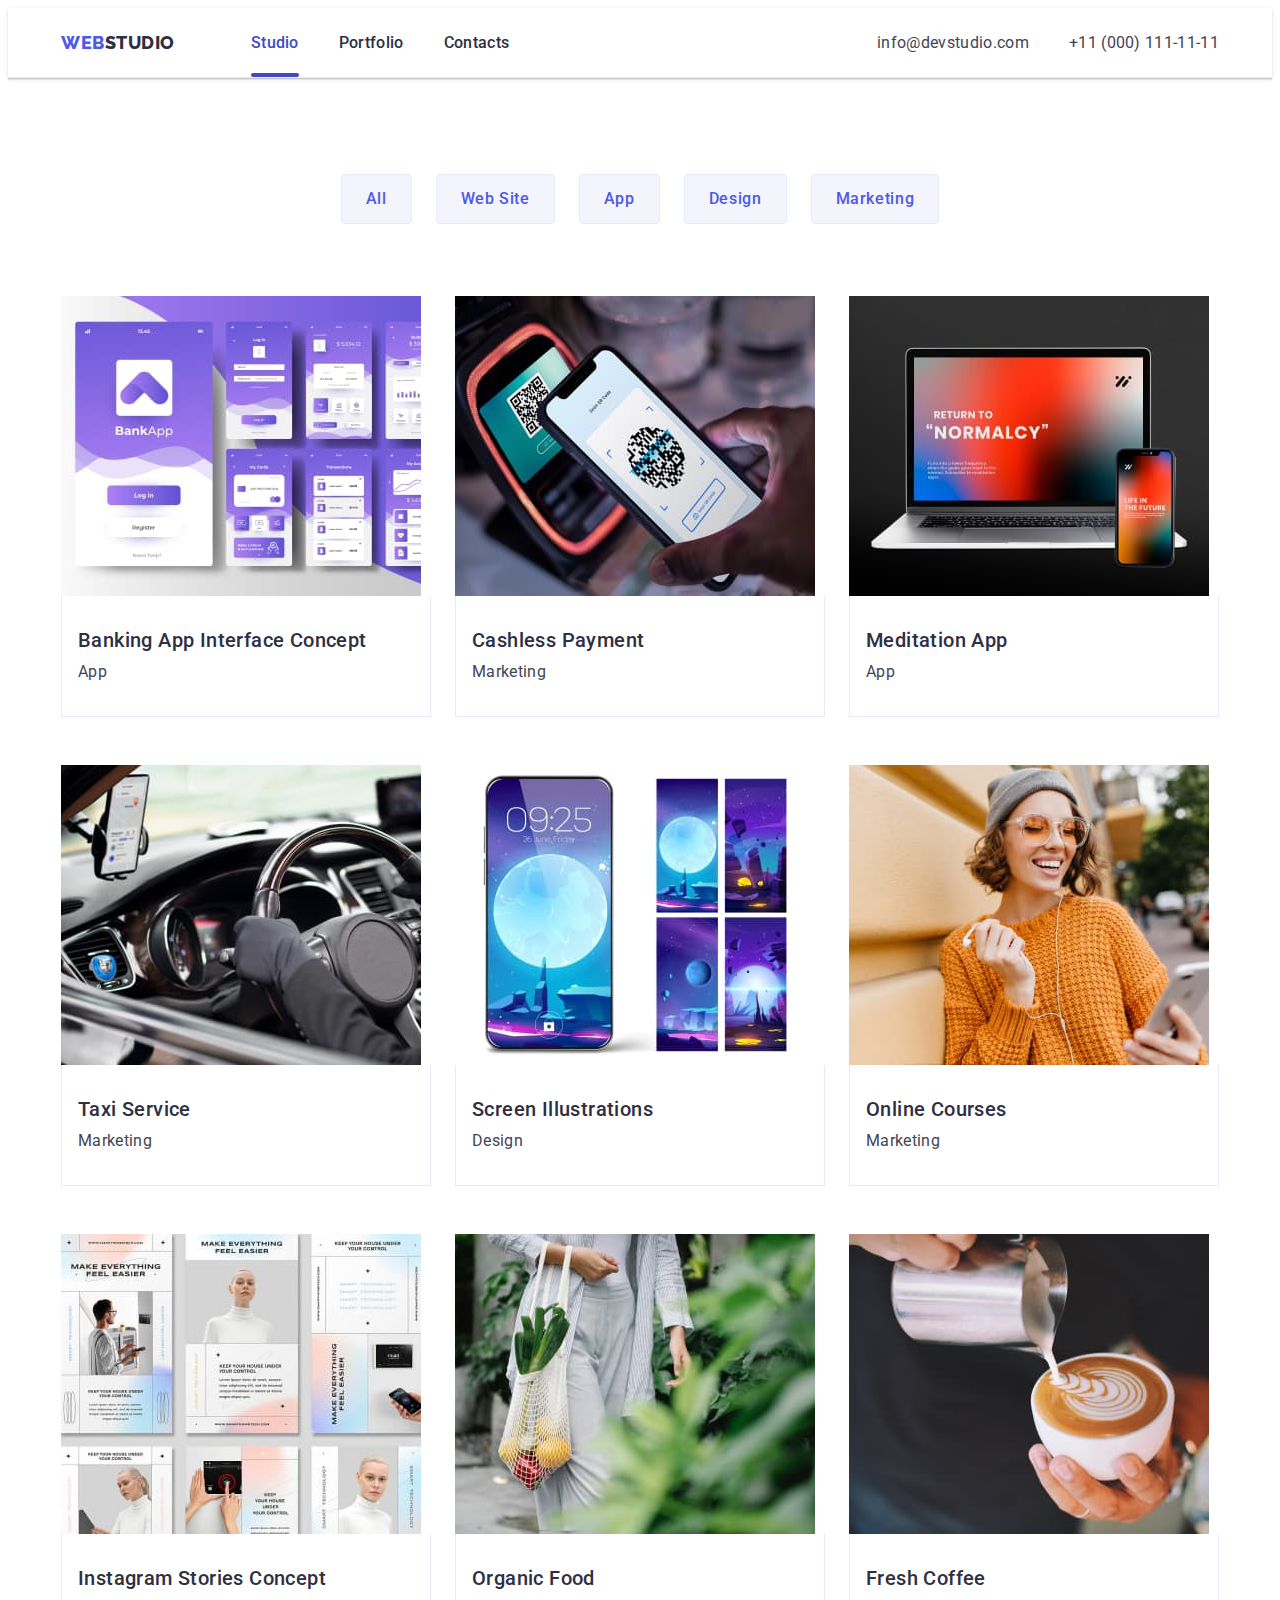
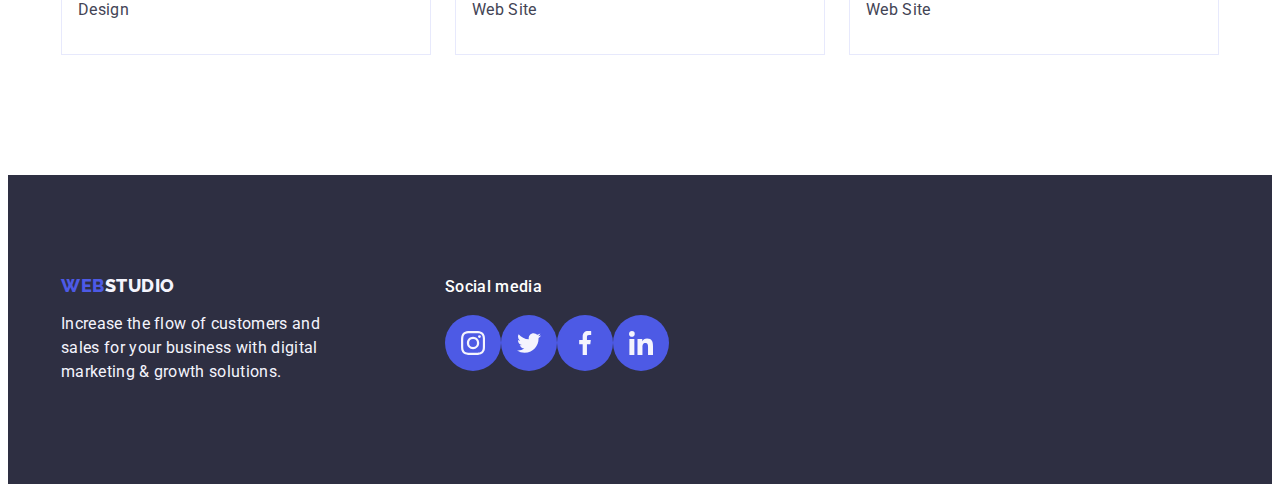
==== commit 019792a1: "fix html, css" ====
--- a/portfolio.html
+++ b/portfolio.html
@@ -28,10 +28,10 @@
 					<a class="header-logo logo link" href="./index.html">Web<span class="logo-color">Studio</span></a>
 					<ul class="header-menu list">
 						<li class="header-menu-item">
-							<a class="header-menu-link link" href="./index.html">Studio</a>
+							<a class="header-menu-link link current-line" href="./index.html">Studio</a>
 						</li>
 						<li class="header-menu-item">
-							<a class="header-menu-link link current-line" href="./portfolio.html">Portfolio</a>
+							<a class="header-menu-link link" href="./portfolio.html">Portfolio</a>
 						</li>
 						<li class="header-menu-item">
 							<a class="header-menu-link link" href="">Contacts</a>
@@ -80,12 +80,10 @@
 							<a class="result-list-link link" href="#">
 								<div class="result-list-cover-box">
 									<img src="./images/banking-app-interface.jpg" alt="Banking App Interface" width="360" height="300" />
-									<div class="result-list-cover">
-										<p class="result-list-cover-text"
-											>14 Stylish and User-Friendly App Design Concepts · Task Manager App · Calorie Tracker App ·
-											Exotic Fruit Ecommerce App · Cloud Storage App</p
-										>
-									</div>
+									<p class="result-list-cover-text"
+										>14 Stylish and User-Friendly App Design Concepts · Task Manager App · Calorie Tracker App · Exotic
+										Fruit Ecommerce App · Cloud Storage App</p
+									>
 								</div>
 								<div class="description-cards">
 									<h2 class="result-sub-title"> Banking App Interface Concept </h2>
@@ -97,12 +95,10 @@
 							<a class="result-list-link link" href="#"
 								><div class="result-list-cover-box">
 									<img src="./images/cashless-payment.jpg" alt="Cashless Payment" width="360" height="300" />
-									<div class="result-list-cover">
-										<p class="result-list-cover-text"
-											>14 Stylish and User-Friendly App Design Concepts · Task Manager App · Calorie Tracker App ·
-											Exotic Fruit Ecommerce App · Cloud Storage App</p
-										>
-									</div>
+									<p class="result-list-cover-text"
+										>14 Stylish and User-Friendly App Design Concepts · Task Manager App · Calorie Tracker App · Exotic
+										Fruit Ecommerce App · Cloud Storage App</p
+									>
 								</div>
 								<div class="description-cards">
 									<h2 class="result-sub-title">Cashless Payment</h2>
@@ -114,12 +110,10 @@
 							<a class="result-list-link link" href="#"
 								><div class="result-list-cover-box">
 									<img src="./images/meditation-app.jpg" alt="Meditation App" width="360" height="300" />
-									<div class="result-list-cover">
-										<p class="result-list-cover-text"
-											>14 Stylish and User-Friendly App Design Concepts · Task Manager App · Calorie Tracker App ·
-											Exotic Fruit Ecommerce App · Cloud Storage App</p
-										>
-									</div>
+									<p class="result-list-cover-text"
+										>14 Stylish and User-Friendly App Design Concepts · Task Manager App · Calorie Tracker App · Exotic
+										Fruit Ecommerce App · Cloud Storage App</p
+									>
 								</div>
 								<div class="description-cards">
 									<h2 class="result-sub-title">Meditation App</h2>
@@ -131,12 +125,10 @@
 							<a class="result-list-link link" href="#"
 								><div class="result-list-cover-box">
 									<img src="./images/taxi-service.jpg" alt="Taxi Service" width="360" height="300" />
-									<div class="result-list-cover">
-										<p class="result-list-cover-text"
-											>14 Stylish and User-Friendly App Design Concepts · Task Manager App · Calorie Tracker App ·
-											Exotic Fruit Ecommerce App · Cloud Storage App</p
-										>
-									</div>
+									<p class="result-list-cover-text"
+										>14 Stylish and User-Friendly App Design Concepts · Task Manager App · Calorie Tracker App · Exotic
+										Fruit Ecommerce App · Cloud Storage App</p
+									>
 								</div>
 								<div class="description-cards">
 									<h2 class="result-sub-title">Taxi Service</h2>
@@ -148,12 +140,10 @@
 							<a class="result-list-link link" href="#"
 								><div class="result-list-cover-box">
 									<img src="./images/screen-illustrations.jpg" alt="Screen Illustrations" width="360" height="300" />
-									<div class="result-list-cover">
-										<p class="result-list-cover-text"
-											>14 Stylish and User-Friendly App Design Concepts · Task Manager App · Calorie Tracker App ·
-											Exotic Fruit Ecommerce App · Cloud Storage App</p
-										>
-									</div>
+									<p class="result-list-cover-text"
+										>14 Stylish and User-Friendly App Design Concepts · Task Manager App · Calorie Tracker App · Exotic
+										Fruit Ecommerce App · Cloud Storage App</p
+									>
 								</div>
 								<div class="description-cards">
 									<h2 class="result-sub-title">Screen Illustrations</h2>
@@ -165,12 +155,10 @@
 							<a class="result-list-link link" href="#"
 								><div class="result-list-cover-box">
 									<img src="./images/online-courses.jpg" alt="Online Courses" width="360" height="300" />
-									<div class="result-list-cover">
-										<p class="result-list-cover-text"
-											>14 Stylish and User-Friendly App Design Concepts · Task Manager App · Calorie Tracker App ·
-											Exotic Fruit Ecommerce App · Cloud Storage App</p
-										>
-									</div>
+									<p class="result-list-cover-text"
+										>14 Stylish and User-Friendly App Design Concepts · Task Manager App · Calorie Tracker App · Exotic
+										Fruit Ecommerce App · Cloud Storage App</p
+									>
 								</div>
 								<div class="description-cards">
 									<h2 class="result-sub-title">Online Courses</h2>
@@ -187,12 +175,10 @@
 										width="360"
 										height="300"
 									/>
-									<div class="result-list-cover">
-										<p class="result-list-cover-text"
-											>14 Stylish and User-Friendly App Design Concepts · Task Manager App · Calorie Tracker App ·
-											Exotic Fruit Ecommerce App · Cloud Storage App</p
-										>
-									</div>
+									<p class="result-list-cover-text"
+										>14 Stylish and User-Friendly App Design Concepts · Task Manager App · Calorie Tracker App · Exotic
+										Fruit Ecommerce App · Cloud Storage App</p
+									>
 								</div>
 								<div class="description-cards">
 									<h2 class="result-sub-title">Instagram Stories Concept</h2>
@@ -204,12 +190,10 @@
 							<a class="result-list-link link" href="#">
 								<div class="result-list-cover-box">
 									<img src="./images/organic-food.jpg" alt="Organic Food" width="360" height="300" />
-									<div class="result-list-cover">
-										<p class="result-list-cover-text"
-											>14 Stylish and User-Friendly App Design Concepts · Task Manager App · Calorie Tracker App ·
-											Exotic Fruit Ecommerce App · Cloud Storage App</p
-										>
-									</div>
+									<p class="result-list-cover-text"
+										>14 Stylish and User-Friendly App Design Concepts · Task Manager App · Calorie Tracker App · Exotic
+										Fruit Ecommerce App · Cloud Storage App</p
+									>
 								</div>
 								<div class="description-cards">
 									<h2 class="result-sub-title">Organic Food</h2>
@@ -221,12 +205,10 @@
 							<a class="result-list-link link" href="#"
 								><div class="result-list-cover-box">
 									<img src="./images/fresh-coffee.jpg" alt="Fresh Coffee" width="360" height="300" />
-									<div class="result-list-cover">
-										<p class="result-list-cover-text"
-											>14 Stylish and User-Friendly App Design Concepts · Task Manager App · Calorie Tracker App ·
-											Exotic Fruit Ecommerce App · Cloud Storage App</p
-										>
-									</div>
+									<p class="result-list-cover-text"
+										>14 Stylish and User-Friendly App Design Concepts · Task Manager App · Calorie Tracker App · Exotic
+										Fruit Ecommerce App · Cloud Storage App</p
+									>
 								</div>
 								<div class="description-cards">
 									<h2 class="result-sub-title">Fresh Coffee</h2>
@@ -241,7 +223,7 @@
 
 		<!-- FOOTER -->
 		<footer class="footer">
-			<div class="container foote-container">
+			<div class="container footer-container">
 				<div class="footer-content">
 					<a class="footer-logo logo link" href="./index.html">Web<span class="footer-logo-color">Studio</span></a>
 					<p class="footer-paragraph">
--- a/css/style.css
+++ b/css/style.css
@@ -74,6 +74,7 @@
 	--hero-background: #2e2f42;
 	--pressed-state: #404bbf;
 	--light: #f4f4fd;
+	--background-icon: #8e8f99;
 }
 
 /* -- INDEX STYLE PAGE -- */
@@ -81,6 +82,7 @@
 
 .header {
 	border-bottom: 1px solid #e7e9fc;
+	box-shadow: 0px 2px 1px rgba(46, 47, 66, 0.08), 0px 1px 1px rgba(46, 47, 66, 0.16), 0px 1px 6px rgba(46, 47, 66, 0.08);
 }
 
 .container {
@@ -144,7 +146,7 @@
 	content: "";
 	position: absolute;
 	left: 0;
-	bottom: 0;
+	bottom: -1px;
 	width: 100%;
 	height: 4px;
 	background-color: var(--pressed-state);
@@ -186,15 +188,18 @@
 /* -- MAIN -- */
 /* -- SECTION HERO`S -- */
 
-.heros-container {
-	padding-top: 188px;
-	padding-bottom: 188px;
+.heros {
 	max-width: 1440px;
 	background-color: var(--hero-background);
 	background-image: linear-gradient(rgba(46, 47, 66, 0.7), rgba(46, 47, 66, 0.7)), url(../images/bg-hero.jpg);
 	background-repeat: no-repeat;
 	background-position: center;
 	background-size: cover;
+}
+
+.heros-container {
+	padding-top: 188px;
+	padding-bottom: 188px;
 }
 
 .heros-title {
@@ -224,7 +229,7 @@
 	cursor: pointer;
 	border: none;
 	border-radius: 4px;
-	transition-property: background-color, color;
+	transition-property: background-color;
 	transition-duration: 250ms;
 	transition-timing-function: cubic-bezier(0.4, 0, 0.2, 1);
 }
@@ -232,7 +237,6 @@
 .heros-button:hover,
 .heros-button:focus {
 	background-color: var(--pressed-state);
-	color: var(--white-background);
 }
 
 /* -- SECTION DIGNYTY -- */
@@ -252,8 +256,11 @@
 
 .dignity-list-icon {
 	width: 100%;
+	height: 112px;
+	display: flex;
+	justify-content: center;
+	align-items: center;
 	background-color: var(--light);
-	padding: 24px 100px;
 	border-radius: 4px;
 	margin-bottom: 8px;
 }
@@ -329,7 +336,7 @@
 }
 
 .team-description {
-	padding: 32px 16px;
+	padding: 32px 0;
 }
 
 .team-sub-title {
@@ -346,11 +353,15 @@
 	margin-bottom: 8px;
 }
 
-.team-social-item {
-	display: flex;
-	align-items: center;
+.team-social-person-item {
+	display: flex;
 	justify-content: center;
 	gap: 24px;
+}
+
+.team-social-person {
+	width: 40px;
+	height: 40px;
 }
 
 .team-social-link {
@@ -400,6 +411,7 @@
 	letter-spacing: 0.02em;
 	text-align: center;
 	margin-bottom: 72px;
+	color: var(--hero-background);
 }
 
 .customers-list {
@@ -409,18 +421,7 @@
 
 .customers-list-item {
 	height: 88px;
-	border: 1px solid #8e8f99;
-	border-radius: 4px;
 	width: calc((100% - (5 * 24px)) / 6);
-	transition-property: border, border-radius;
-	transition-duration: 250ms;
-	transition-timing-function: cubic-bezier(0.4, 0, 0.2, 1);
-}
-
-.customers-list-item:hover,
-.customers-list-item:focus {
-	border: 1px solid var(--pressed-state);
-	border-radius: 4px;
 }
 
 .customers-item-link {
@@ -429,10 +430,22 @@
 	display: flex;
 	justify-content: center;
 	align-items: center;
+	color: var(--background-icon);
+	border: 1px solid var(--background-icon);
+	border-radius: 4px;
+	transition-property: border-color, color;
+	transition-duration: 250ms;
+	transition-timing-function: cubic-bezier(0.4, 0, 0.2, 1);
+}
+
+.customers-item-link:hover,
+.customers-item-link:focus {
+	border-color: var(--pressed-state);
+	color: var(--pressed-state);
 }
 
 .customers-link-icon {
-	fill: #8e8f99;
+	fill: currentColor;
 	transition-property: fill;
 	transition-duration: 250ms;
 	transition-timing-function: cubic-bezier(0.4, 0, 0.2, 1);
@@ -449,9 +462,13 @@
 	padding: 100px 0px;
 }
 
-.foote-container {
-	display: flex;
-	gap: 120px;
+.footer-container {
+	display: flex;
+	align-items: baseline;
+}
+
+.footer-content {
+	margin-right: 120px;
 }
 
 .footer-logo {
@@ -480,13 +497,13 @@
 
 .footer-social-list {
 	display: flex;
+	gap: 16px;
+}
+
+.footer-social-link {
+	display: flex;
 	width: 100%;
 	height: 100%;
-	gap: 16px;
-}
-
-.footer-social-link {
-	display: flex;
 	justify-content: center;
 	align-items: center;
 	padding: 8px;
@@ -506,121 +523,7 @@
 	fill: var(--light);
 }
 
-/* -- PORTFOLIO STYLE PAGE -- */
-/* -- MAIN -- */
-/* -- SECTION FILTER&RESULT -- */
-
-.filter-and-result {
-	padding-top: 96px;
-	padding-bottom: 120px;
-}
-
-.filter-list {
-	display: flex;
-	justify-content: center;
-	gap: 24px;
-	margin-bottom: 72px;
-}
-
-.filter-button {
-	padding: 12px 24px;
-	border: 1px solid #e7e9fc;
-	border-radius: 4px;
-	font-family: inherit;
-	font-size: 16px;
-	font-weight: 500;
-	line-height: 1.5;
-	letter-spacing: 0.04em;
-	color: var(--primary-brand);
-	background-color: var(--light);
-	cursor: pointer;
-	transition-property: border, color, background-color, box-shadow;
-	transition-duration: 250ms;
-	transition-timing-function: cubic-bezier(0.4, 0, 0.2, 1);
-}
-
-.filter-button:hover,
-.filter-button:focus {
-	border: 1px solid transparent;
-	color: var(--white-background);
-	background-color: var(--pressed-state);
-	box-shadow: 0px 3px 1px rgba(0, 0, 0, 0.1), 0px 2px 1px rgba(0, 0, 0, 0.08), 0px 2px 2px rgba(0, 0, 0, 0.12);
-}
-
-.result-list {
-	display: flex;
-	flex-wrap: wrap;
-	gap: 48px 24px;
-}
-
-.result-list-item {
-	width: calc((100% - (24px * 2)) / 3);
-}
-
-.result-list-item:hover .result-list-cover,
-.result-list-item:focus .result-list-cover {
-	transform: translateY(0);
-}
-
-.result-list-link {
-	display: block;
-	transition-property: box-shadow;
-	transition-duration: 250ms;
-	transition-timing-function: cubic-bezier(0.4, 0, 0.2, 1);
-}
-
-.result-list-link:hover,
-.result-list-link:focus {
-	box-shadow: 0px 1px 6px rgba(46, 47, 66, 0.08), 0px 1px 1px rgba(46, 47, 66, 0.16), 0px 2px 1px rgba(46, 47, 66, 0.08);
-}
-
-.description-cards {
-	padding: 32px 16px;
-	border: 1px solid #e7e9fc;
-	border-top: none;
-}
-
-.result-sub-title {
-	margin-bottom: 8px;
-}
-
-.result-sub-title {
-	font-weight: 500;
-	font-size: 20px;
-	line-height: 1.2;
-	letter-spacing: 0.02em;
-	color: var(--hero-background);
-}
-
-.result-paragraph {
-	line-height: 1.5;
-	letter-spacing: 0.02em;
-	color: var(--text);
-}
-
-.result-list-cover-box {
-	position: relative;
-	overflow: hidden;
-}
-
-.result-list-cover {
-	position: absolute;
-	top: 0;
-	left: 0;
-	height: 100%;
-	background-color: var(--primary-brand);
-	padding: 40px 32px;
-	transform: translateY(100%);
-	transition-property: transform;
-	transition-duration: 250ms;
-	transition-timing-function: cubic-bezier(0.4, 0, 0.2, 1);
-}
-
-.result-list-cover-text {
-	color: var(--light);
-	line-height: 1.5;
-	letter-spacing: 0.02em;
-}
+/* -- BACKDROP -- */
 
 .backdrop {
 	width: 100%;
@@ -659,7 +562,10 @@
 }
 
 .backdrop-modal-close {
-	display: block;
+	display: flex;
+	align-items: center;
+	justify-content: center;
+	padding: 0;
 	position: absolute;
 	top: 24px;
 	right: 24px;
@@ -669,7 +575,7 @@
 	border-radius: 50%;
 	background-color: #e7e9fc;
 	cursor: pointer;
-	transition-property: background-color, fill;
+	transition-property: background-color, border, fill;
 	transition-duration: 250ms;
 	transition-timing-function: cubic-bezier(0.4, 0, 0.2, 1);
 }
@@ -677,5 +583,132 @@
 .backdrop-modal-close:hover,
 .backdrop-modal-close:focus {
 	background-color: var(--pressed-state);
+	border: none;
 	fill: var(--light);
 }
+
+.backdrop-modal-icon {
+	transition-property: fill;
+	transition-duration: 250ms;
+	transition-timing-function: cubic-bezier(0.4, 0, 0.2, 1);
+}
+
+.backdrop-modal-icon:hover,
+.backdrop-modal-icon:focus {
+	fill: #ffffff;
+}
+
+/* -- PORTFOLIO STYLE PAGE -- */
+/* -- MAIN -- */
+/* -- SECTION FILTER&RESULT -- */
+
+.filter-and-result {
+	padding-top: 96px;
+	padding-bottom: 120px;
+}
+
+.filter-list {
+	display: flex;
+	justify-content: center;
+	gap: 24px;
+	margin-bottom: 72px;
+}
+
+.filter-button {
+	padding: 12px 24px;
+	border: 1px solid #e7e9fc;
+	border-radius: 4px;
+	font-family: inherit;
+	font-size: 16px;
+	font-weight: 500;
+	line-height: 1.5;
+	letter-spacing: 0.04em;
+	color: var(--primary-brand);
+	background-color: var(--light);
+	cursor: pointer;
+	transition-property: border-color, color, background-color, box-shadow;
+	transition-duration: 250ms;
+	transition-timing-function: cubic-bezier(0.4, 0, 0.2, 1);
+}
+
+.filter-button:hover,
+.filter-button:focus {
+	border-color: #e7e9fc;
+	color: var(--white-background);
+	background-color: var(--pressed-state);
+	box-shadow: 0px 3px 1px rgba(0, 0, 0, 0.1), 0px 2px 1px rgba(0, 0, 0, 0.08), 0px 2px 2px rgba(0, 0, 0, 0.12);
+}
+
+.result-list {
+	display: flex;
+	flex-wrap: wrap;
+	gap: 48px 24px;
+}
+
+.result-list-item {
+	width: calc((100% - (24px * 2)) / 3);
+}
+
+.result-list-item:hover .result-list-cover-text,
+.result-list-item:focus .result-list-cover-text {
+	transform: translateY(0);
+}
+
+.result-list-link {
+	display: block;
+	transition-property: box-shadow;
+	transition-duration: 250ms;
+	transition-timing-function: cubic-bezier(0.4, 0, 0.2, 1);
+}
+
+.result-list-link:hover,
+.result-list-link:focus {
+	box-shadow: 0px 1px 6px rgba(46, 47, 66, 0.08), 0px 1px 1px rgba(46, 47, 66, 0.16), 0px 2px 1px rgba(46, 47, 66, 0.08);
+}
+
+.description-cards {
+	padding: 32px 16px;
+	border: 1px solid #e7e9fc;
+	border-top: none;
+}
+
+.result-sub-title {
+	margin-bottom: 8px;
+}
+
+.result-sub-title {
+	font-weight: 500;
+	font-size: 20px;
+	line-height: 1.2;
+	letter-spacing: 0.02em;
+	color: var(--hero-background);
+}
+
+.result-paragraph {
+	line-height: 1.5;
+	letter-spacing: 0.02em;
+	color: var(--text);
+}
+
+.result-list-cover-box {
+	position: relative;
+	overflow: hidden;
+}
+
+.result-list-cover-text {
+	color: var(--light);
+	line-height: 1.5;
+	letter-spacing: 0.02em;
+	color: #f4f4fd;
+	position: absolute;
+	top: 0;
+	left: 0;
+	width: 100%;
+	height: 100%;
+	background-color: var(--primary-brand);
+	padding: 40px 32px;
+	transform: translateY(100%);
+	transition-property: transform;
+	transition-duration: 250ms;
+	transition-timing-function: cubic-bezier(0.4, 0, 0.2, 1);
+}
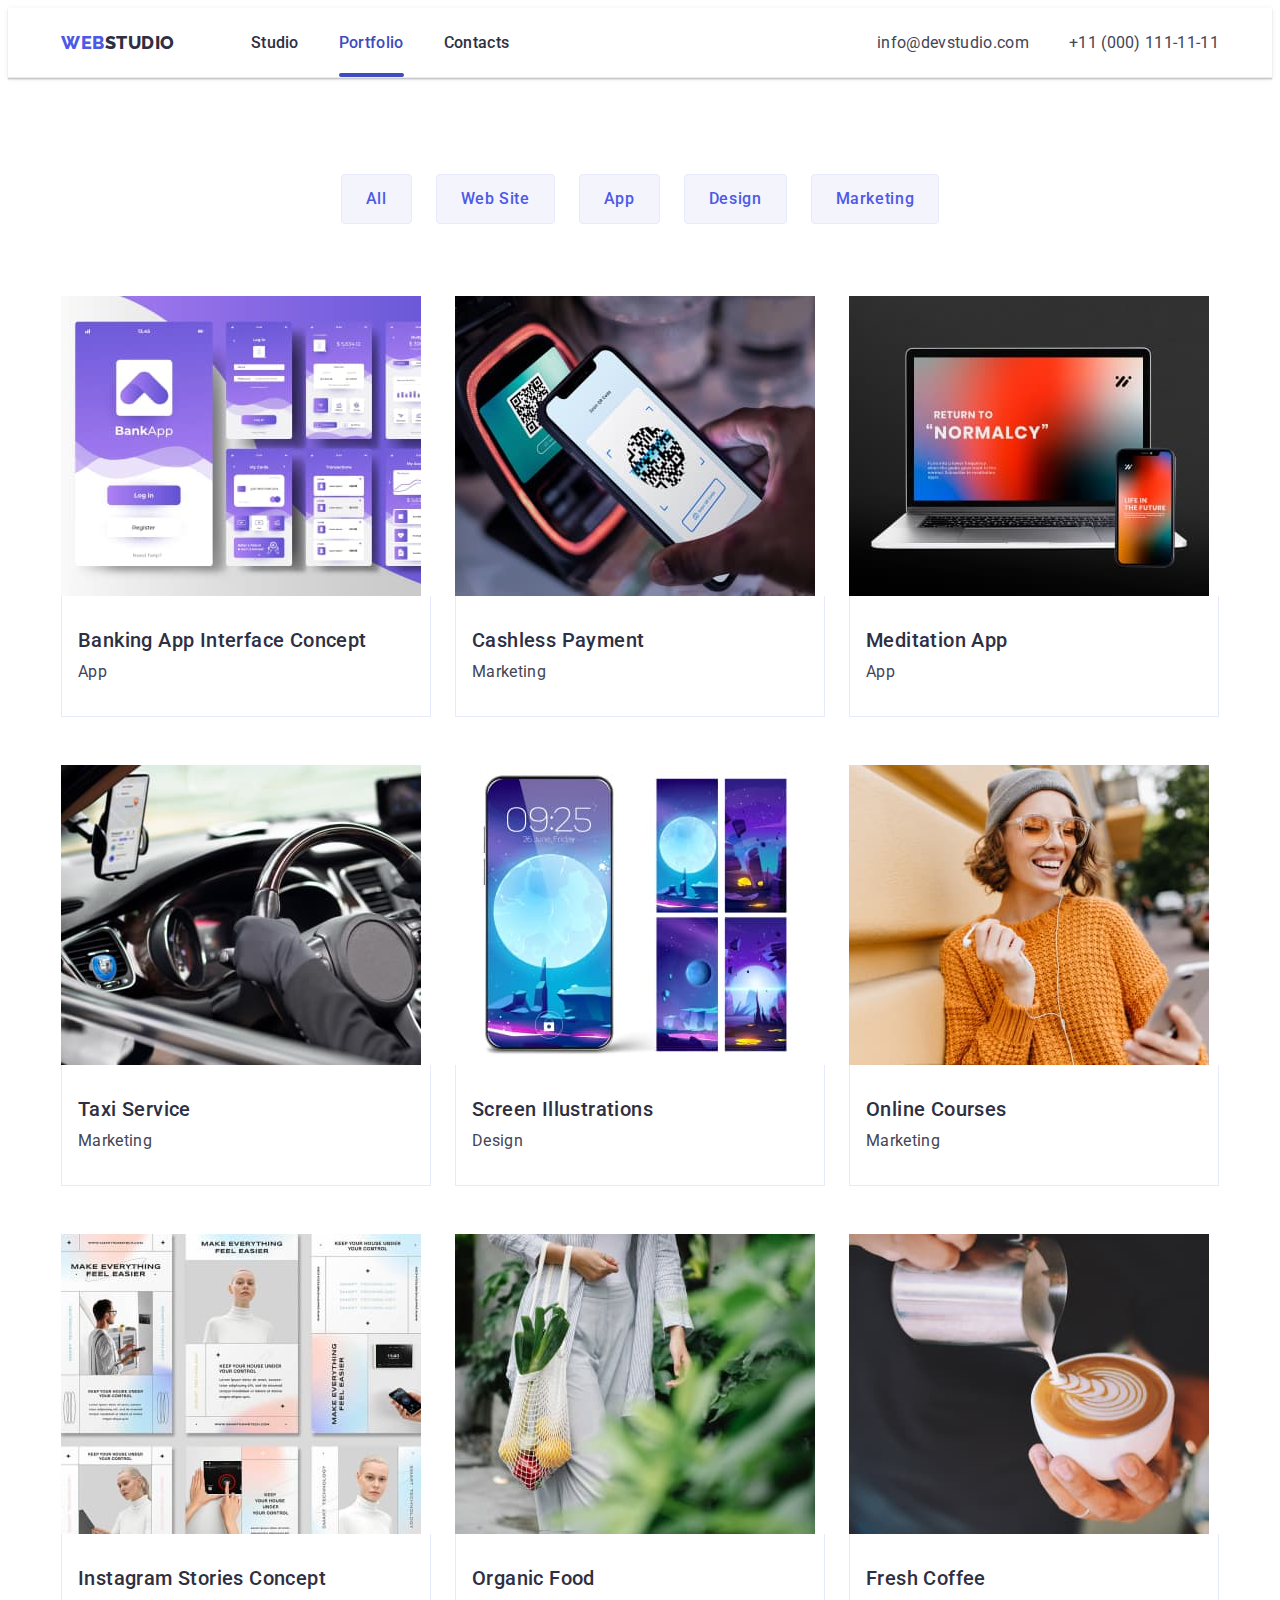
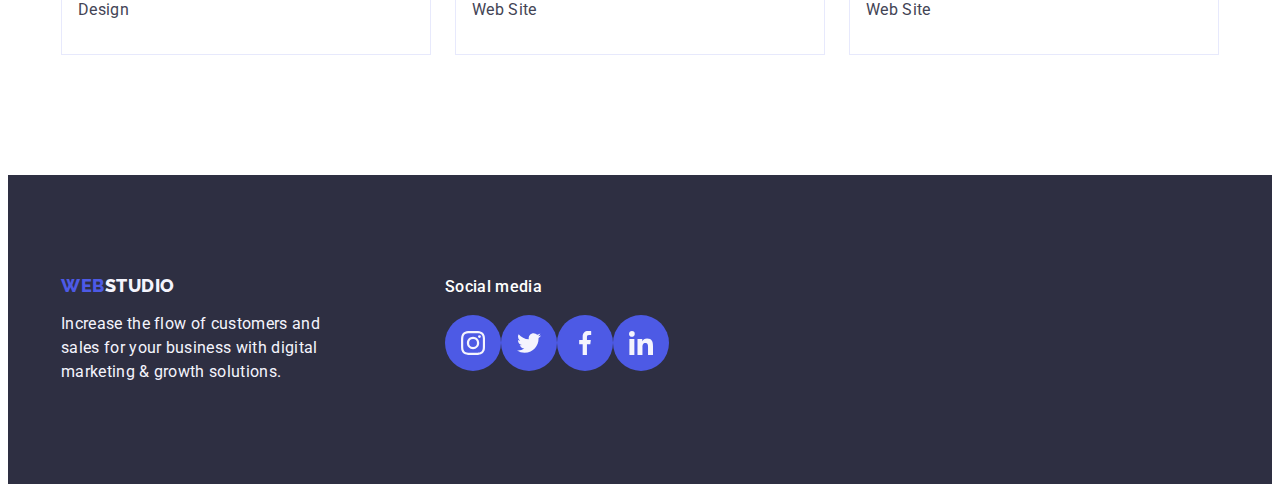
==== commit 710880c7: "fix html, css" ====
--- a/portfolio.html
+++ b/portfolio.html
@@ -28,10 +28,10 @@
 					<a class="header-logo logo link" href="./index.html">Web<span class="logo-color">Studio</span></a>
 					<ul class="header-menu list">
 						<li class="header-menu-item">
-							<a class="header-menu-link link current-line" href="./index.html">Studio</a>
+							<a class="header-menu-link link" href="./index.html">Studio</a>
 						</li>
 						<li class="header-menu-item">
-							<a class="header-menu-link link" href="./portfolio.html">Portfolio</a>
+							<a class="header-menu-link link current-line" href="./portfolio.html">Portfolio</a>
 						</li>
 						<li class="header-menu-item">
 							<a class="header-menu-link link" href="">Contacts</a>
@@ -80,10 +80,10 @@
 							<a class="result-list-link link" href="#">
 								<div class="result-list-cover-box">
 									<img src="./images/banking-app-interface.jpg" alt="Banking App Interface" width="360" height="300" />
-									<p class="result-list-cover-text"
-										>14 Stylish and User-Friendly App Design Concepts · Task Manager App · Calorie Tracker App · Exotic
-										Fruit Ecommerce App · Cloud Storage App</p
-									>
+									<p class="result-list-cover-text">
+										14 Stylish and User-Friendly App Design Concepts · Task Manager App · Calorie Tracker App · Exotic
+										Fruit Ecommerce App · Cloud Storage App
+									</p>
 								</div>
 								<div class="description-cards">
 									<h2 class="result-sub-title"> Banking App Interface Concept </h2>
--- a/css/style.css
+++ b/css/style.css
@@ -353,13 +353,13 @@
 	margin-bottom: 8px;
 }
 
-.team-social-person-item {
+.team-social-list {
 	display: flex;
 	justify-content: center;
 	gap: 24px;
 }
 
-.team-social-person {
+.team-social-item {
 	width: 40px;
 	height: 40px;
 }
@@ -575,7 +575,7 @@
 	border-radius: 50%;
 	background-color: #e7e9fc;
 	cursor: pointer;
-	transition-property: background-color, border, fill;
+	transition-property: background-color, border;
 	transition-duration: 250ms;
 	transition-timing-function: cubic-bezier(0.4, 0, 0.2, 1);
 }
@@ -584,7 +584,7 @@
 .backdrop-modal-close:focus {
 	background-color: var(--pressed-state);
 	border: none;
-	fill: var(--light);
+	fill: #ffffff;
 }
 
 .backdrop-modal-icon {
@@ -649,8 +649,8 @@
 	width: calc((100% - (24px * 2)) / 3);
 }
 
-.result-list-item:hover .result-list-cover-text,
-.result-list-item:focus .result-list-cover-text {
+.result-list-link:hover .result-list-cover-text,
+.result-list-link:focus .result-list-cover-text {
 	transform: translateY(0);
 }
 
